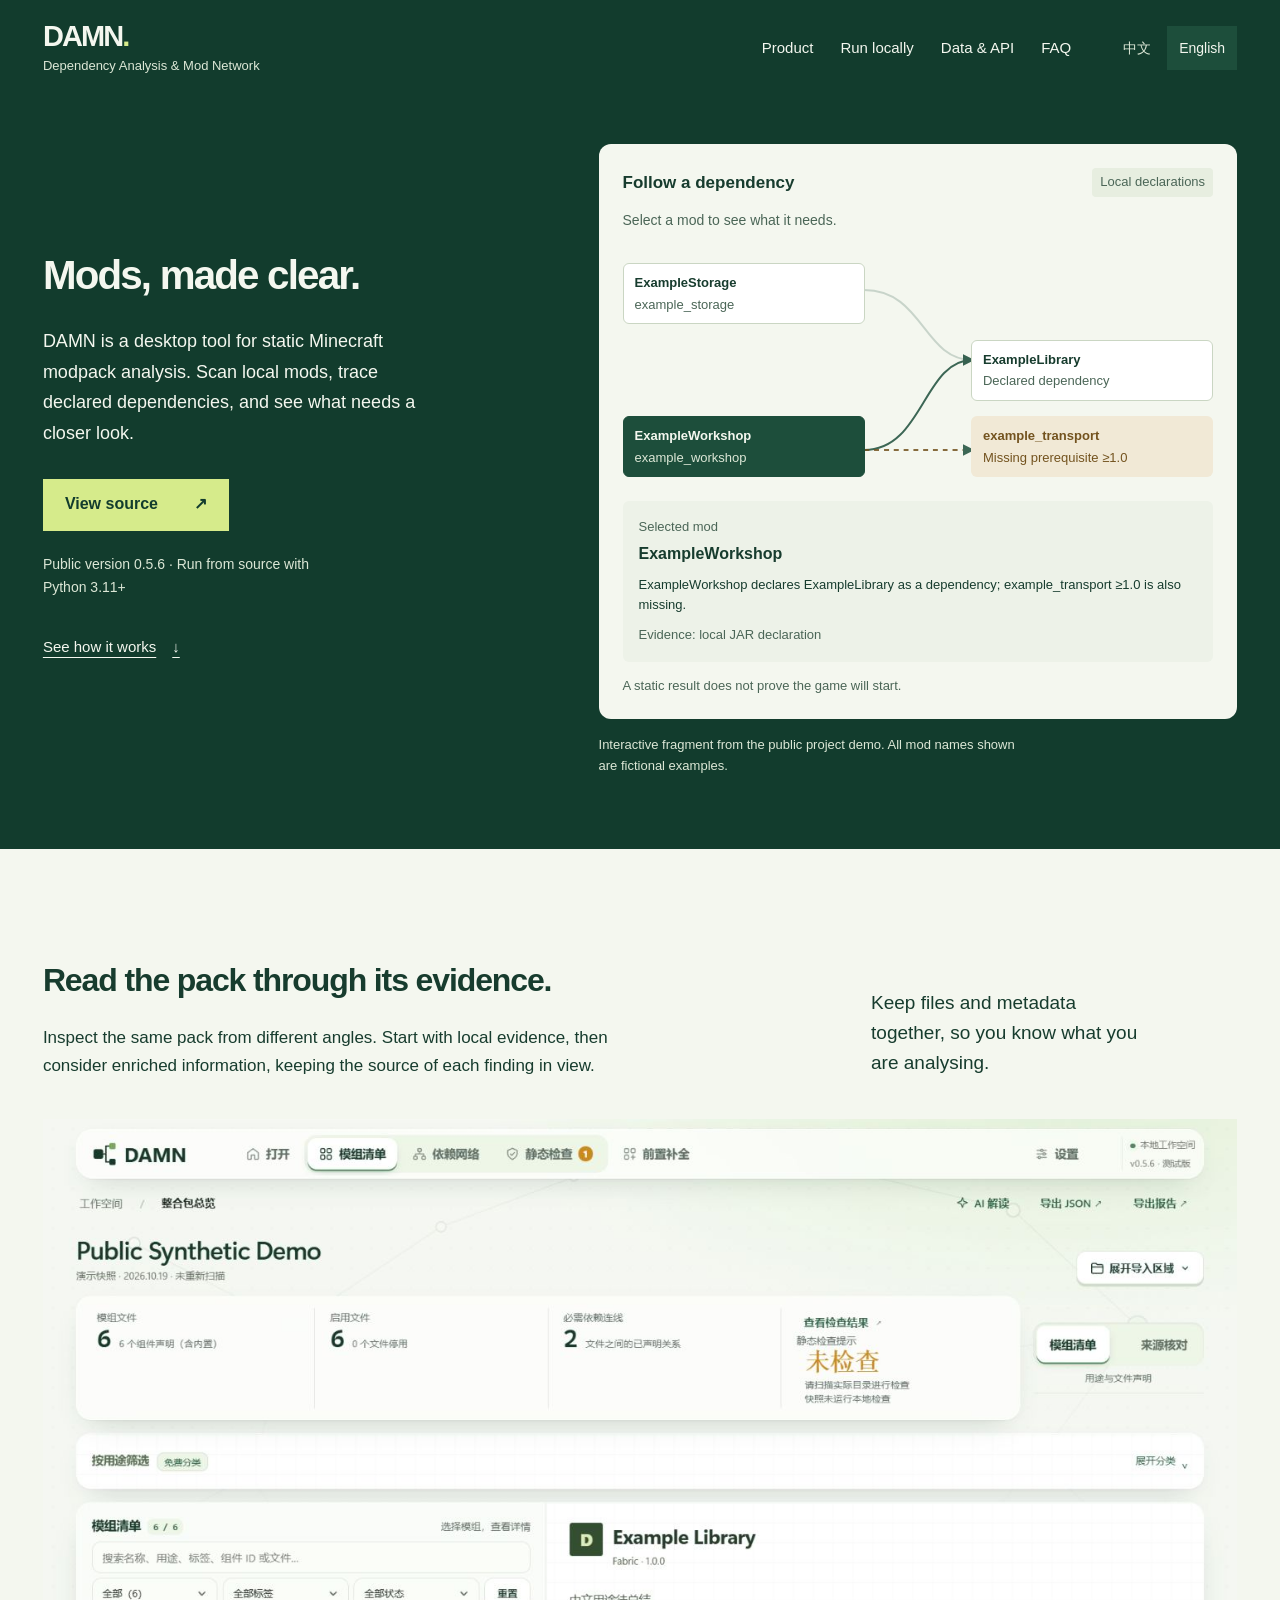
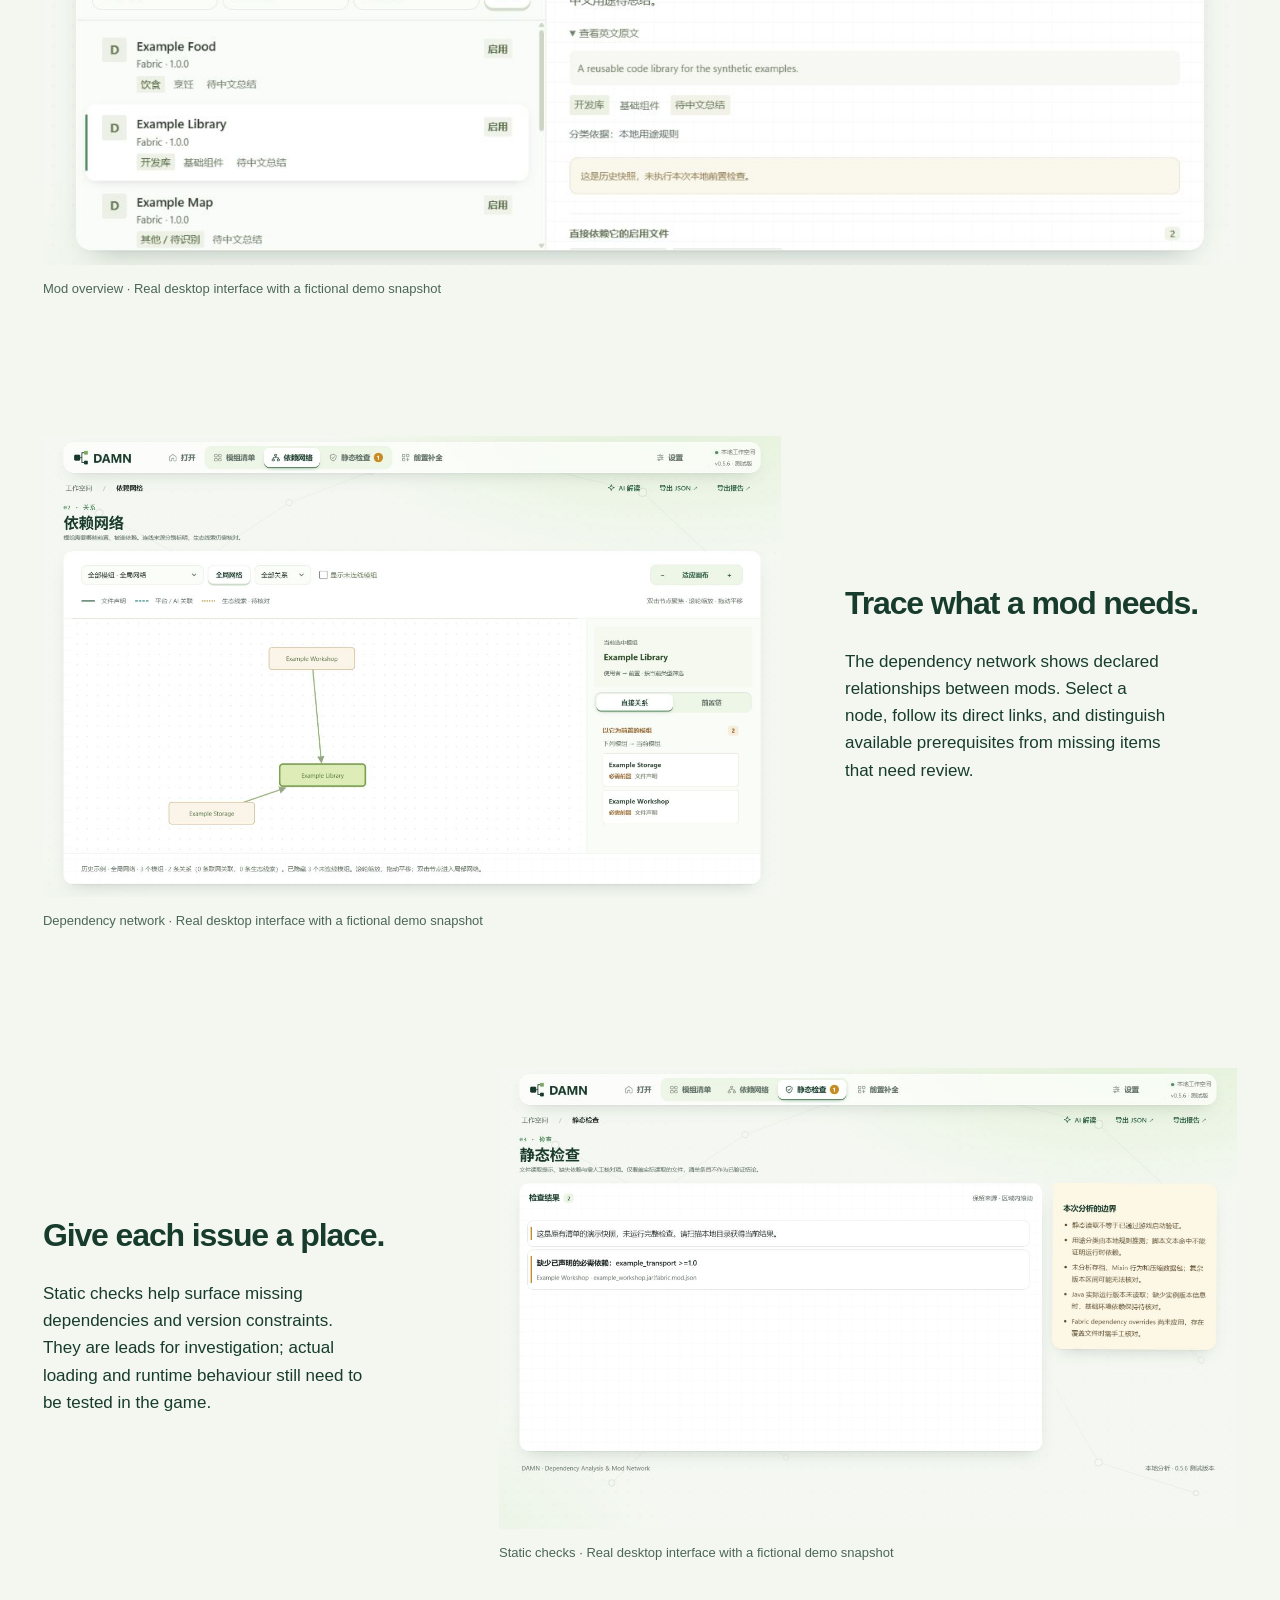
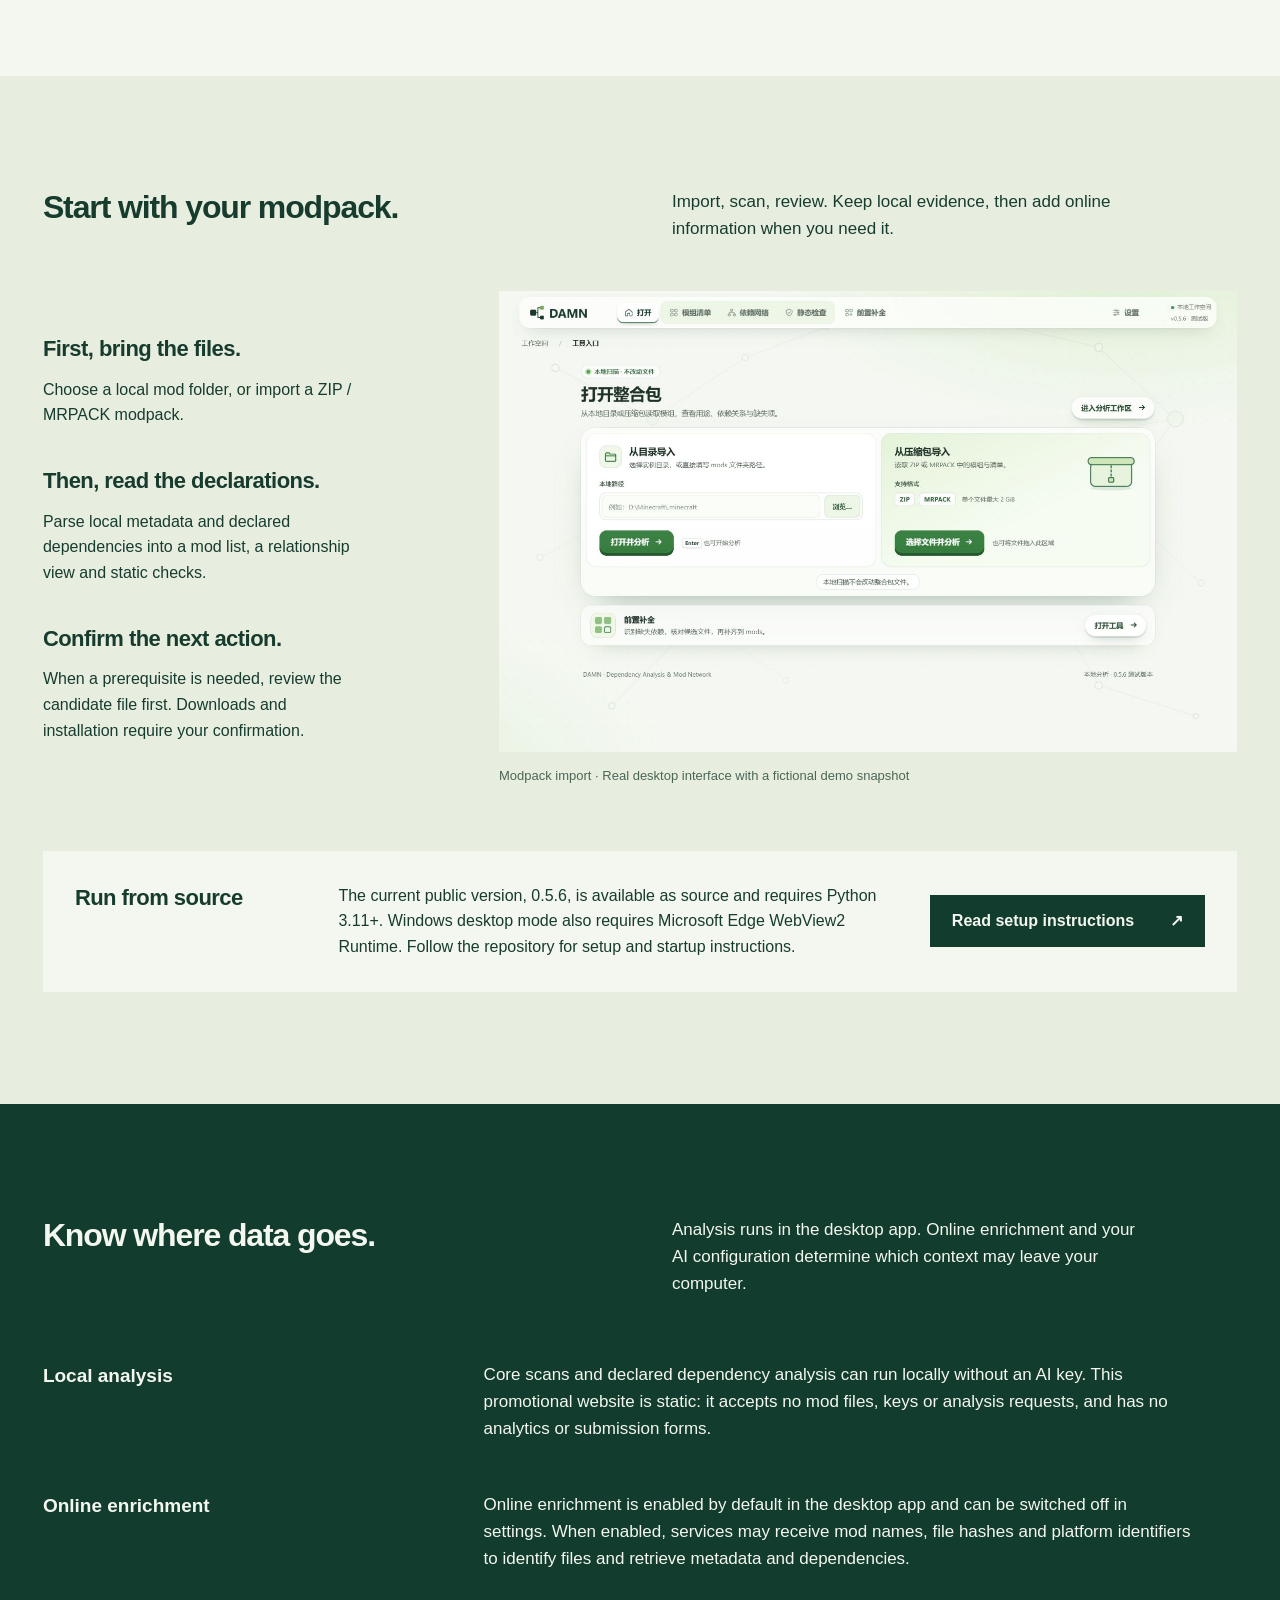
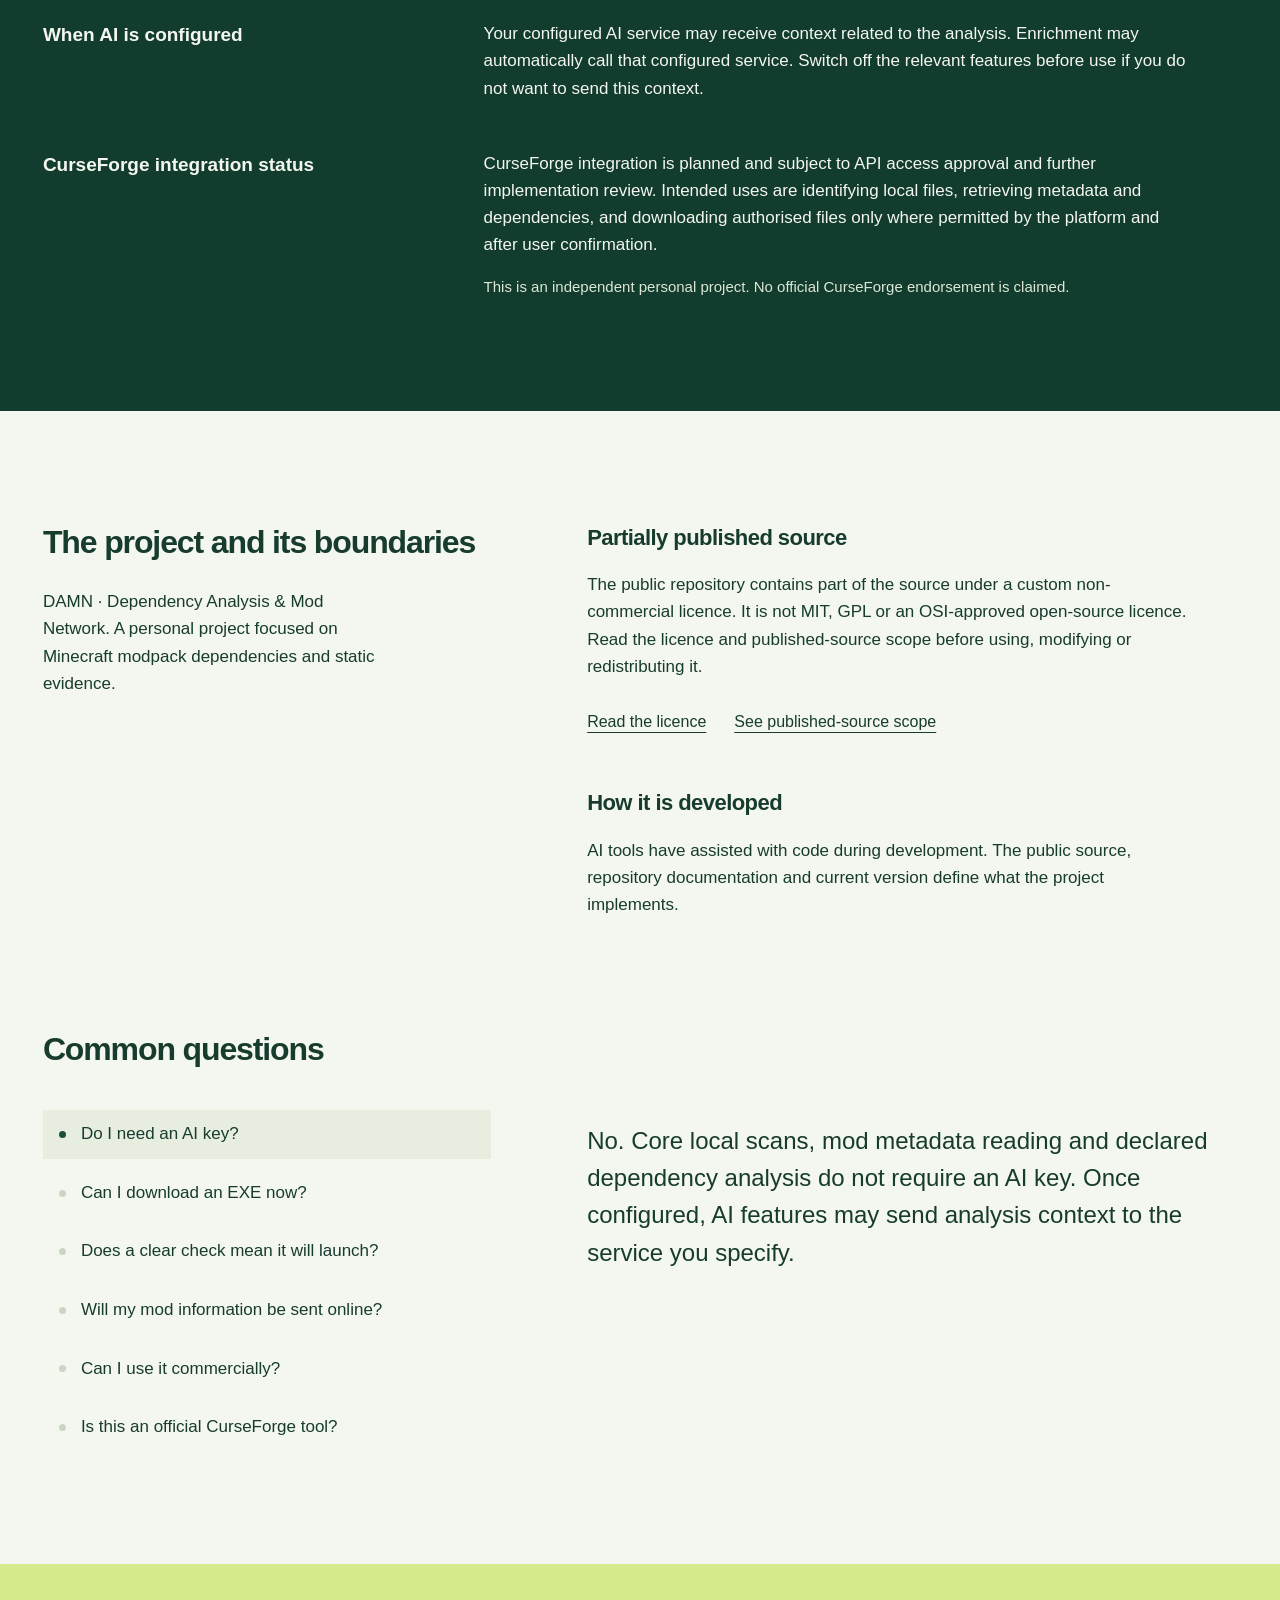
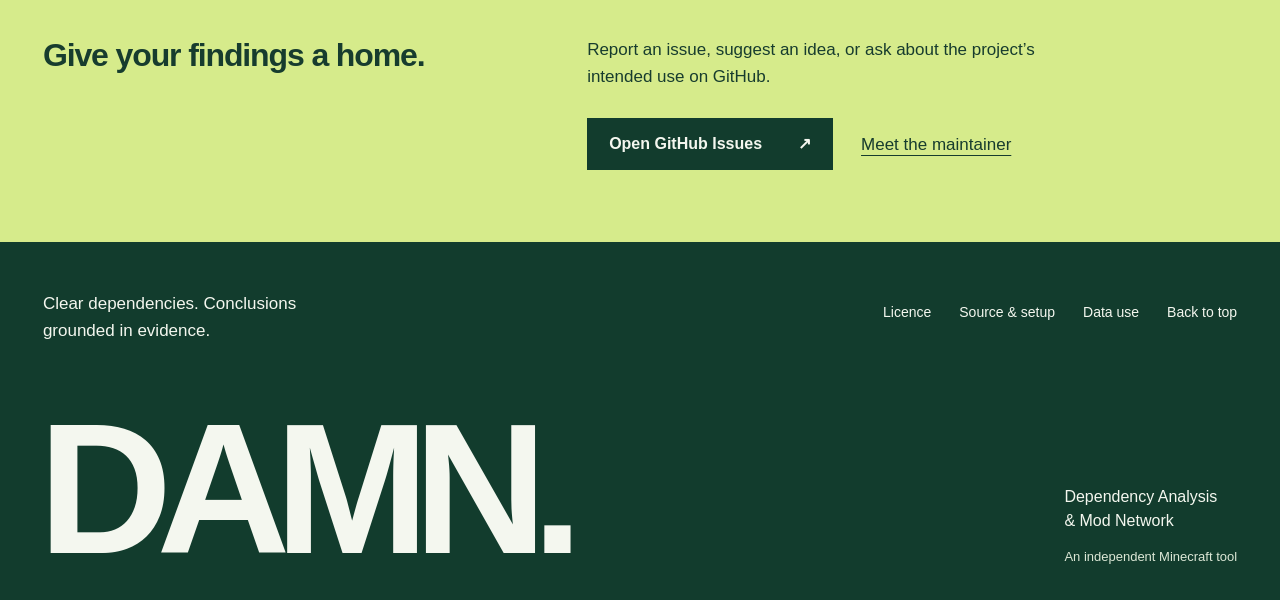
==== docs/en.html @ 7fbaca0d "添加中英文官网和英文项目说明" ====
<!doctype html>
<html lang="en" data-page-lang="en">
<head>
<meta charset="utf-8">
<meta name="viewport" content="width=device-width, initial-scale=1">
<title>DAMN · Minecraft modpack dependency analysis</title>
<meta name="description" content="DAMN is a desktop tool for static Minecraft modpack analysis. Scan local mods, trace declared dependencies, and inspect issues with their evidence. See the interface, data use and source." data-i18n-content="description">
<meta name="theme-color" content="#123c2d">
<meta property="og:type" content="website">
<meta property="og:title" content="DAMN · Minecraft modpack dependency analysis" data-i18n-content="pageTitle">
<meta property="og:description" content="DAMN is a desktop tool for static Minecraft modpack analysis. Scan local mods, trace declared dependencies, and inspect issues with their evidence. See the interface, data use and source." data-i18n-content="description">
<meta property="og:locale" content="en_US" id="og-locale">
<meta property="og:url" content="https://lingxi-uwu.github.io/DAMN/en.html" id="og-url">
<meta property="og:image" content="https://lingxi-uwu.github.io/DAMN/assets/overview.webp">
<meta property="og:image:alt" content="Real DAMN desktop interface in Chinese showing a fictional mod list, versions and scan results" data-i18n-content="overviewAlt">
<link rel="canonical" href="https://lingxi-uwu.github.io/DAMN/en.html" id="canonical">
<link rel="alternate" hreflang="zh-CN" href="https://lingxi-uwu.github.io/DAMN/">
<link rel="alternate" hreflang="en" href="https://lingxi-uwu.github.io/DAMN/en.html">
<link rel="alternate" hreflang="x-default" href="https://lingxi-uwu.github.io/DAMN/en.html">
<link rel="icon" href="favicon.svg" type="image/svg+xml">
<script>(function(){try{var q=new URLSearchParams(location.search).get('lang');var explicit=q==='en'||q==='zh'?q:null;var pathEnglish=/\/en\.html$/i.test(location.pathname);var saved=null;try{saved=localStorage.getItem('damn-site-language')}catch(e){}var preferred=null;var langs=navigator.languages&&navigator.languages.length?navigator.languages:[navigator.language||''];for(var i=0;i<langs.length;i++){if(/^zh(?:-|$)/i.test(langs[i])){preferred='zh';break}if(/^en(?:-|$)/i.test(langs[i])){preferred='en';break}}var selected=explicit||(pathEnglish?'en':(saved==='zh'||saved==='en'?saved:preferred||'en'));var current=document.documentElement.lang.indexOf('en')===0?'en':'zh';if(selected!==current){var next=new URL(selected==='en'?'en.html':'index.html',location.href);next.search=location.search;next.hash=location.hash;location.replace(next.href)}}catch(e){}})();</script>
<link rel="stylesheet" href="site.css">
<script src="site.js" defer></script>
</head>
<body id="top">
<a class="skip-link" href="#main" data-i18n="skip">Skip to content</a>
<div class="hero-field">
<header class="site-header frame">
<a class="brand" href="#top" aria-label="DAMN — Dependency Analysis and Mod Network"><span class="wordmark">DAMN<span aria-hidden="true">.</span></span><span class="brand-full">Dependency Analysis<span class="brand-break"> &amp; Mod Network</span></span></a>
<nav class="main-nav" aria-label="Main navigation" data-i18n-aria-label="navLabel">
<a href="#product" data-i18n="navProduct">Product</a><a href="#get-started" data-i18n="navWorkflow">Run locally</a><a href="#data" data-i18n="navData">Data &amp; API</a><a href="#faq" data-i18n="navFaq">FAQ</a>
</nav>
<div class="language-control" role="group" aria-label="Choose language" data-i18n-aria-label="languageLabel"><a href="index.html?lang=zh" lang="zh-CN" hreflang="zh-CN" data-language="zh" aria-label="切换到中文" data-i18n-aria-label="langChinese" >中文</a><a href="en.html?lang=en" lang="en" hreflang="en" data-language="en" aria-label="Switch to English" data-i18n-aria-label="langEnglish" aria-current="true">English</a></div>
</header>
</div>
<main id="main">
<div class="hero-field">
<section class="hero frame" aria-labelledby="hero-title">
<div class="hero-copy">
<h1 data-i18n="heroTitle" id="hero-title" data-reveal>Mods, made clear.</h1>
<p data-i18n="heroCopy" class="hero-description" data-reveal>DAMN is a desktop tool for static Minecraft modpack analysis. Scan local mods, trace declared dependencies, and see what needs a closer look.</p>
<a class="button button-lime" href="https://github.com/Lingxi-UwU/DAMN" data-reveal><span data-i18n="source">View source</span><span aria-hidden="true">↗</span></a>
<p data-i18n="heroNote" class="hero-note" data-reveal>Public version 0.5.6 · Run from source with Python 3.11+</p>
<a class="text-link hero-explore" href="#product" data-reveal><span data-i18n="heroExplore">See how it works</span><span aria-hidden="true">↓</span></a>
</div>
<figure class="demo-figure" data-reveal>
<div class="dependency-demo" data-ui>
<div class="demo-toolbar"><strong data-i18n="demoTitle">Follow a dependency</strong><span data-i18n="demoMode">Local declarations</span></div>
<p data-i18n="demoHint" class="demo-hint">Select a mod to see what it needs.</p>
<div class="dependency-graph" role="group" aria-label="Select an example mod" data-i18n-aria-label="demoGroup">
<svg class="graph-edges" viewBox="0 0 600 230" preserveAspectRatio="none" aria-hidden="true"><defs><marker id="arrowhead" markerWidth="6" markerHeight="6" refX="5" refY="3" orient="auto"><path d="M0 0L6 3L0 6Z" fill="currentColor"/></marker></defs><path class="edge edge-storage" d="M245 35 C305 35 305 105 355 105"/><path class="edge edge-workshop is-active" d="M245 195 C305 195 305 105 355 105"/><path class="edge edge-missing is-active" d="M245 195 C295 195 305 195 355 195"/></svg>
<button type="button" class="mod-node source-node node-storage" data-mod="storage" aria-pressed="false"><span>ExampleStorage</span><small>example_storage</small></button>
<button type="button" class="mod-node source-node node-workshop is-selected" data-mod="workshop" aria-pressed="true"><span>ExampleWorkshop</span><small>example_workshop</small></button>
<div class="mod-node node-library"><span>ExampleLibrary</span><small data-i18n="demoDeclared">Declared dependency</small></div>
<div class="mod-node node-missing"><span>example_transport</span><small><span data-i18n="demoMissing">Missing prerequisite</span> ≥1.0</small></div>
</div>
<div class="demo-detail" aria-live="polite" aria-atomic="true"><span class="detail-label" data-i18n="demoSelection">Selected mod</span><strong id="selected-mod">ExampleWorkshop</strong><p id="selection-result" data-i18n="demoWorkshopResult">ExampleWorkshop declares ExampleLibrary as a dependency; example_transport ≥1.0 is also missing.</p><span class="evidence" data-i18n="demoEvidence">Evidence: local JAR declaration</span></div>
<p data-i18n="demoLimit" class="demo-limit">A static result does not prove the game will start.</p>
</div>
<figcaption data-i18n="demoCaption" >Interactive fragment from the public project demo. All mod names shown are fictional examples.</figcaption>
</figure>
</section>
</div>
<section class="product-section section frame" id="product" aria-labelledby="product-title">
<div class="section-intro"><div><h2 data-i18n="productTitle" id="product-title" data-reveal>Read the pack through its evidence.</h2><p data-i18n="productCopy" data-reveal>Inspect the same pack from different angles. Start with local evidence, then consider enriched information, keeping the source of each finding in view.</p></div><p data-i18n="overviewText" class="intro-aside" data-reveal>Keep files and metadata together, so you know what you are analysing.</p></div>
<figure class="product-figure overview-figure" data-reveal><a class="capture-link" href="assets/overview.webp" target="_blank" rel="noopener" aria-label="Real DAMN desktop interface in Chinese showing a fictional mod list, versions and scan results" data-i18n-aria-label="overviewAlt"><img src="assets/overview.webp" alt="Real DAMN desktop interface in Chinese showing a fictional mod list, versions and scan results" data-i18n-alt="overviewAlt" width="1440" height="900" loading="lazy" decoding="async"></a><figcaption data-i18n="overviewCaption" >Mod overview · Real desktop interface with a fictional demo snapshot</figcaption></figure>
<div class="network-story story-row"><figure class="product-figure " data-reveal><a class="capture-link" href="assets/network.webp" target="_blank" rel="noopener" aria-label="Real DAMN dependency network in the Chinese desktop interface, showing relationships among fictional example mods" data-i18n-aria-label="networkAlt"><img src="assets/network.webp" alt="Real DAMN dependency network in the Chinese desktop interface, showing relationships among fictional example mods" data-i18n-alt="networkAlt" width="1440" height="900" loading="lazy" decoding="async"></a><figcaption data-i18n="networkCaption" >Dependency network · Real desktop interface with a fictional demo snapshot</figcaption></figure><div class="story-copy"><h2 data-i18n="networkTitle" data-reveal>Trace what a mod needs.</h2><p data-i18n="networkCopy" data-reveal>The dependency network shows declared relationships between mods. Select a node, follow its direct links, and distinguish available prerequisites from missing items that need review.</p></div></div>
<div class="checks-story story-row"><div class="story-copy"><h2 data-i18n="checksTitle" data-reveal>Give each issue a place.</h2><p data-i18n="checksCopy" data-reveal>Static checks help surface missing dependencies and version constraints. They are leads for investigation; actual loading and runtime behaviour still need to be tested in the game.</p></div><figure class="product-figure " data-reveal><a class="capture-link" href="assets/checks.webp" target="_blank" rel="noopener" aria-label="Real DAMN static checks in the Chinese desktop interface, listing issues from fictional demo data" data-i18n-aria-label="checksAlt"><img src="assets/checks.webp" alt="Real DAMN static checks in the Chinese desktop interface, listing issues from fictional demo data" data-i18n-alt="checksAlt" width="1440" height="900" loading="lazy" decoding="async"></a><figcaption data-i18n="checksCaption" >Static checks · Real desktop interface with a fictional demo snapshot</figcaption></figure></div>
</section>
<section class="workflow-field" id="get-started" aria-labelledby="workflow-title"><div class="section frame">
<div class="workflow-heading"><h2 data-i18n="workflowTitle" id="workflow-title" data-reveal>Start with your modpack.</h2><p data-i18n="workflowIntro" data-reveal>Import, scan, review. Keep local evidence, then add online information when you need it.</p></div>
<div class="workflow-content"><div class="exchange-list"><div class="exchange" data-reveal><h3 data-i18n="workflowFirst" >First, bring the files.</h3><p data-i18n="workflowFirstCopy" >Choose a local mod folder, or import a ZIP / MRPACK modpack.</p></div><div class="exchange" data-reveal><h3 data-i18n="workflowSecond" >Then, read the declarations.</h3><p data-i18n="workflowSecondCopy" >Parse local metadata and declared dependencies into a mod list, a relationship view and static checks.</p></div><div class="exchange" data-reveal><h3 data-i18n="workflowThird" >Confirm the next action.</h3><p data-i18n="workflowThirdCopy" >When a prerequisite is needed, review the candidate file first. Downloads and installation require your confirmation.</p></div></div><figure class="product-figure " data-reveal><a class="capture-link" href="assets/import.webp" target="_blank" rel="noopener" aria-label="Real DAMN import flow in the Chinese desktop interface, with local folder and archive inputs" data-i18n-aria-label="importAlt"><img src="assets/import.webp" alt="Real DAMN import flow in the Chinese desktop interface, with local folder and archive inputs" data-i18n-alt="importAlt" width="1440" height="900" loading="lazy" decoding="async"></a><figcaption data-i18n="importCaption" >Modpack import · Real desktop interface with a fictional demo snapshot</figcaption></figure></div>
<div class="run-source" data-reveal><h3 data-i18n="runTitle" >Run from source</h3><p data-i18n="runCopy" >The current public version, 0.5.6, is available as source and requires Python 3.11+. Windows desktop mode also requires Microsoft Edge WebView2 Runtime. Follow the repository for setup and startup instructions.</p><a class="button button-forest" data-setup-link href="https://github.com/Lingxi-UwU/DAMN/blob/main/README.en.md#quick-start"><span data-i18n="readme">Read setup instructions</span><span aria-hidden="true">↗</span></a></div>
</div></section>
<section class="data-field" id="data" aria-labelledby="data-title"><div class="section frame">
<div class="data-heading"><h2 data-i18n="dataTitle" id="data-title" data-reveal>Know where data goes.</h2><p data-i18n="dataIntro" data-reveal>Analysis runs in the desktop app. Online enrichment and your AI configuration determine which context may leave your computer.</p></div>
<dl class="data-exchanges">
<div data-reveal><dt data-i18n="dataLocal" >Local analysis</dt><dd data-i18n="dataLocalCopy" >Core scans and declared dependency analysis can run locally without an AI key. This promotional website is static: it accepts no mod files, keys or analysis requests, and has no analytics or submission forms.</dd></div>
<div data-reveal><dt data-i18n="dataNetwork" >Online enrichment</dt><dd data-i18n="dataNetworkCopy" >Online enrichment is enabled by default in the desktop app and can be switched off in settings. When enabled, services may receive mod names, file hashes and platform identifiers to identify files and retrieve metadata and dependencies.</dd></div>
<div data-reveal><dt data-i18n="dataAi" >When AI is configured</dt><dd data-i18n="dataAiCopy" >Your configured AI service may receive context related to the analysis. Enrichment may automatically call that configured service. Switch off the relevant features before use if you do not want to send this context.</dd></div>
<div data-reveal><dt data-i18n="dataCf" >CurseForge integration status</dt><dd><p data-i18n="dataCfCopy">CurseForge integration is planned and subject to API access approval and further implementation review. Intended uses are identifying local files, retrieving metadata and dependencies, and downloading authorised files only where permitted by the platform and after user confirmation.</p><p data-i18n="dataCfNote" class="data-note">This is an independent personal project. No official CurseForge endorsement is claimed.</p></dd></div>
</dl>
</div></section>
<section class="about-section section frame" aria-labelledby="about-title"><div class="about-heading"><h2 data-i18n="aboutTitle" id="about-title" data-reveal>The project and its boundaries</h2><p data-i18n="aboutCopy" data-reveal>DAMN · Dependency Analysis &amp; Mod Network. A personal project focused on Minecraft modpack dependencies and static evidence.</p></div><div class="about-letter"><div data-reveal><h3 data-i18n="licenseTitle" >Partially published source</h3><p data-i18n="licenseCopy" >The public repository contains part of the source under a custom non-commercial licence. It is not MIT, GPL or an OSI-approved open-source licence. Read the licence and published-source scope before using, modifying or redistributing it.</p><div class="inline-links"><a class="text-link" href="https://github.com/Lingxi-UwU/DAMN/blob/main/LICENSE.txt" data-i18n="licenseLink">Read the licence</a><a class="text-link" href="https://github.com/Lingxi-UwU/DAMN/blob/main/SOURCE-MANIFEST.json" data-i18n="manifestLink">See published-source scope</a></div></div><div data-reveal><h3 data-i18n="aiTitle" >How it is developed</h3><p data-i18n="aiCopy" >AI tools have assisted with code during development. The public source, repository documentation and current version define what the project implements.</p></div></div></section>
<section class="faq-section section frame" id="faq" aria-labelledby="faq-title"><h2 data-i18n="faqTitle" id="faq-title" data-reveal>Common questions</h2><div class="faq-layout" data-reveal><nav class="faq-index" aria-label="Choose a question" data-i18n-aria-label="faqIndex"><a href="#answer-1" id="question-1" data-faq="1" data-i18n="faq1">Do I need an AI key?</a><a href="#answer-2" id="question-2" data-faq="2" data-i18n="faq2">Can I download an EXE now?</a><a href="#answer-3" id="question-3" data-faq="3" data-i18n="faq3">Does a clear check mean it will launch?</a><a href="#answer-4" id="question-4" data-faq="4" data-i18n="faq4">Will my mod information be sent online?</a><a href="#answer-5" id="question-5" data-faq="5" data-i18n="faq5">Can I use it commercially?</a><a href="#answer-6" id="question-6" data-faq="6" data-i18n="faq6">Is this an official CurseForge tool?</a></nav><div class="faq-answers"><article id="answer-1" aria-labelledby="question-1"><h3 data-i18n="faq1">Do I need an AI key?</h3><p data-i18n="faq1Answer">No. Core local scans, mod metadata reading and declared dependency analysis do not require an AI key. Once configured, AI features may send analysis context to the service you specify.</p></article><article id="answer-2" aria-labelledby="question-2"><h3 data-i18n="faq2">Can I download an EXE now?</h3><p data-i18n="faq2Answer">The current public version, 0.5.6, is provided as source. Buttons on this page lead to the actual GitHub repository. Follow its instructions to prepare Python 3.11+ and run the project.</p></article><article id="answer-3" aria-labelledby="question-3"><h3 data-i18n="faq3">Does a clear check mean it will launch?</h3><p data-i18n="faq3Answer">It cannot guarantee that. DAMN performs static analysis, which cannot cover every runtime interaction, configuration or environment difference. Continue with game logs and real gameplay tests.</p></article><article id="answer-4" aria-labelledby="question-4"><h3 data-i18n="faq4">Will my mod information be sent online?</h3><p data-i18n="faq4Answer">Online enrichment in the desktop app is enabled by default and can be disabled. It sends mod names, hashes or platform identifiers as needed by the services in use. Configured AI may also receive context and be called automatically during enrichment. See “Data &amp; API” on this page.</p></article><article id="answer-5" aria-labelledby="question-5"><h3 data-i18n="faq5">Can I use it commercially?</h3><p data-i18n="faq5Answer">The published source uses a custom noncommercial license. Read LICENSE.txt in the repository for the scope of permission. To discuss a use outside that scope, open an issue in the project repository.</p></article><article id="answer-6" aria-labelledby="question-6"><h3 data-i18n="faq6">Is this an official CurseForge tool?</h3><p data-i18n="faq6Answer">No. It is an independent personal project. CurseForge integration is planned and subject to API access approval and further implementation review. The platform name describes the intended integration.</p></article></div></div></section>
<section class="contact-field" aria-labelledby="contact-title"><div class="contact-section frame"><h2 data-i18n="contactTitle" id="contact-title" data-reveal>Give your findings a home.</h2><div><p data-i18n="contactCopy" data-reveal>Report an issue, suggest an idea, or ask about the project’s intended use on GitHub.</p><div class="contact-actions" data-reveal><a class="button button-forest" href="https://github.com/Lingxi-UwU/DAMN/issues"><span data-i18n="issues">Open GitHub Issues</span><span aria-hidden="true">↗</span></a><a class="text-link" href="https://github.com/Lingxi-UwU" data-i18n="maintainer">Meet the maintainer</a></div></div></div></section>
</main>
<footer class="site-footer"><div class="frame footer-top"><p data-i18n="footerCopy">Clear dependencies. Conclusions grounded in evidence.</p><nav aria-label="DAMN"><a href="https://github.com/Lingxi-UwU/DAMN/blob/main/LICENSE.txt" data-i18n="footerLicense">Licence</a><a href="https://github.com/Lingxi-UwU/DAMN#readme" data-i18n="footerSource">Source &amp; setup</a><a href="#data" data-i18n="footerData">Data use</a><a href="#top" data-i18n="footerBack">Back to top</a></nav></div><div class="frame footer-bottom"><div class="footer-wordmark" aria-hidden="true">DAMN.</div><p>Dependency Analysis<br>&amp; Mod Network<span data-i18n="footerIndependent">An independent Minecraft tool</span></p></div></footer>
</body>
</html>
---- docs/site.css ----
:root {
  --forest: #123c2d;
  --forest-raised: #1d4e3b;
  --lime: #d6eb8b;
  --paper: #f4f7ef;
  --ink: #173c2e;
  --wash: #e7eee0;
  --surface: #ffffff;
  --soft-ink: #4b6657;
  --light-ink: #dce7d6;
  --ui-line: #cad6c3;
  --ui-soft: #edf2e8;
  --warning-ink: #73531f;
  --warning-surface: #f1e9d6;
  --font: -apple-system, BlinkMacSystemFont, 'Segoe UI', 'Microsoft YaHei', 'PingFang SC', sans-serif;
  --frame: 1280px;
  --gutter: clamp(20px, 3.35vw, 56px);
  --ease: cubic-bezier(.22,.8,.22,1);
}
* { box-sizing: border-box; }
html { scroll-behavior: smooth; scroll-padding-top: 28px; }
body { margin: 0; background: var(--paper); color: var(--ink); font-family: var(--font); font-size: 17px; line-height: 1.6; -webkit-font-smoothing: antialiased; }
body, button { font-family: var(--font); }
button, a { -webkit-tap-highlight-color: transparent; touch-action: manipulation; }
button { font: inherit; }
button, a, summary { outline-offset: 5px; }
:focus-visible { outline: 3px solid var(--forest-raised); }
.hero-field :focus-visible, .site-footer :focus-visible, .data-field :focus-visible { outline-color: var(--lime); }
.dependency-demo :focus-visible { outline-color: var(--forest); }
::selection { background: var(--lime); color: var(--forest); }
a { color: inherit; text-decoration: none; }
a, button { transition: transform 180ms var(--ease), opacity 180ms var(--ease); }
a:active, button:active { transform: translateY(2px); }
button { color: inherit; }
p, h1, h2, h3, figure, dl, dd { margin: 0; }
h1, h2, h3 { font-weight: 600; text-wrap: balance; }
h1 { font-size: clamp(34px, 3.15vw, 46px); line-height: 1.16; letter-spacing: -.045em; }
h2 { font-size: clamp(28px, 2.5vw, 36px); line-height: 1.24; letter-spacing: -.035em; }
h3 { font-size: 22px; line-height: 1.4; letter-spacing: -.025em; }
p { overflow-wrap: anywhere; }
img { display: block; width: 100%; height: auto; }
svg { display: block; }
[hidden] { display: none !important; }
.frame { width: min(calc(100% - var(--gutter) * 2), var(--frame)); margin-inline: auto; }
.section { padding-block: 112px; }
.skip-link { position: fixed; top: 12px; left: 12px; z-index: 10; padding: 12px 20px; background: var(--lime); color: var(--forest); transform: translateY(-180%); }
.skip-link:focus { transform: translateY(0); opacity: 1; }
.hero-field { background: var(--forest); color: var(--paper); }
.site-header { min-height: 96px; display: flex; align-items: center; gap: 40px; }
.wordmark { font-size: 29px; line-height: 1; font-weight: 750; letter-spacing: -.065em; min-height: 44px; display: inline-flex; align-items: center; }
.wordmark span { color: var(--lime); }
.main-nav { display: flex; align-items: center; justify-content: flex-end; gap: 27px; margin-left: auto; }
.main-nav a { min-height: 44px; display: inline-flex; align-items: center; font-size: 15px; white-space: nowrap; }
.language-control { display: flex; align-items: center; gap: 4px; }
.language-control a { min-width: 48px; min-height: 44px; display: inline-flex; justify-content: center; align-items: center; padding-inline: 12px; font-size: 14px; color: var(--light-ink); }
.language-control a[aria-current] { background: var(--forest-raised); color: var(--paper); }
.hero { display: grid; grid-template-columns: .87fr 1.13fr; gap: 64px; padding-block: 48px 72px; align-items: center; }
.hero-copy { padding-block: 28px; }
.hero-description { margin-top: 28px; max-width: 40ch; font-size: 18px; line-height: 1.7; color: var(--paper); }
.button { min-height: 52px; display: inline-flex; align-items: center; justify-content: space-between; gap: 36px; padding: 14px 22px; font-size: 16px; font-weight: 600; line-height: 1.4; border: 0; border-radius: 0; }
.button:active { transform: translateY(1px); }
.button-lime { background: var(--lime); color: var(--forest); }
.button-forest { background: var(--forest); color: var(--paper); }
.hero-copy .button { margin-top: 30px; }
.hero-note { max-width: 40ch; margin-top: 22px; color: var(--light-ink); font-size: 14px; line-height: 1.7; }
.text-link { min-height: 44px; display: inline-flex; align-items: center; gap: 16px; text-decoration: underline; text-decoration-thickness: 1.3px; text-underline-offset: 5px; }
.hero-explore { margin-top: 25px; font-size: 15px; }
.demo-figure figcaption { color: var(--light-ink); margin-top: 16px; max-width: 58ch; font-size: 13px; line-height: 1.6; }
.dependency-demo { background: var(--paper); color: var(--ink); padding: 24px; border-radius: 12px; }
.demo-toolbar { display: flex; justify-content: space-between; align-items: center; flex-wrap: wrap; gap: 12px; }
.demo-toolbar strong { font-size: 17px; font-weight: 650; }
.demo-toolbar > span { background: var(--wash); color: var(--soft-ink); font-size: 13px; padding: 4px 8px; border-radius: 4px; }
.demo-hint { margin-top: 12px; font-size: 14px; color: var(--soft-ink); }
.dependency-graph { height: 230px; position: relative; margin-top: 24px; display: grid; grid-template-columns: 41% 41%; grid-template-rows: repeat(3, 1fr); justify-content: space-between; align-items: center; }
.graph-edges { position: absolute; width: 100%; height: 100%; top: 0; left: 0; color: var(--forest-raised); overflow: visible; pointer-events: none; }
.edge { fill: none; stroke: currentColor; stroke-width: 2; marker-end: url(#arrowhead); opacity: .2; }
.edge.is-active { opacity: .85; }
.edge-missing { color: var(--warning-ink); stroke-dasharray: 5 5; }
.mod-node { position: relative; min-height: 58px; display: flex; flex-direction: column; align-items: flex-start; justify-content: center; padding: 10px 11px; background: var(--surface); color: var(--ink); border: 1px solid var(--ui-line); border-radius: 6px; font-size: 13px; line-height: 1.35; text-align: left; }
.mod-node > span { font-weight: 650; }
.mod-node small { margin-top: 4px; font-size: 13px; color: var(--soft-ink); font-weight: 400; }
.source-node { cursor: pointer; width: 100%; }
.source-node.is-selected { background: var(--forest-raised); color: var(--paper); border-color: var(--forest-raised); }
.source-node.is-selected small { color: var(--light-ink); }
.node-storage { grid-column: 1; grid-row: 1; }
.node-workshop { grid-column: 1; grid-row: 3; }
.node-library { grid-column: 2; grid-row: 2; }
.node-missing { grid-column: 2; grid-row: 3; background: var(--warning-surface); border-color: transparent; color: var(--warning-ink); }
.node-missing small { color: var(--warning-ink); }
.demo-detail { background: var(--ui-soft); padding: 16px; border-radius: 6px; margin-top: 16px; min-height: 143px; }
.detail-label { display: block; font-size: 13px; color: var(--soft-ink); }
.demo-detail strong { display: block; margin-top: 3px; font-size: 16px; font-weight: 650; }
.demo-detail p { margin-top: 8px; font-size: 13px; line-height: 1.55; }
.evidence { display: block; margin-top: 10px; font-size: 13px; color: var(--soft-ink); }
.demo-limit { margin-top: 14px; color: var(--soft-ink); font-size: 13px; line-height: 1.5; }
.section-intro { display: grid; grid-template-columns: 1.4fr .7fr; gap: 96px; align-items: end; margin-bottom: 40px; }
.section-intro > div > p { max-width: 61ch; margin-top: 24px; }
.intro-aside { max-width: 26ch; font-size: 19px; line-height: 1.6; }
.product-figure { min-width: 0; }
.capture-link { display: block; overflow: hidden; background: var(--wash); }
.capture-link img { transition: transform 650ms var(--ease); }
figcaption { margin-top: 14px; color: var(--soft-ink); font-size: 13px; line-height: 1.6; }
.story-row { display: grid; align-items: center; gap: 64px; margin-top: 136px; }
.network-story { grid-template-columns: 1.6fr .85fr; }
.checks-story { grid-template-columns: .85fr 1.6fr; }
.story-copy p { margin-top: 24px; max-width: 34ch; }
.workflow-field { background: var(--wash); }
.workflow-heading { display: grid; grid-template-columns: 1fr 1fr; gap: 64px; align-items: start; margin-bottom: 48px; }
.workflow-heading p { max-width: 49ch; }
.workflow-content { display: grid; grid-template-columns: .85fr 1.6fr; gap: 64px; align-items: center; }
.exchange-list { display: flex; flex-direction: column; gap: 38px; }
.exchange p { margin-top: 12px; font-size: 16px; max-width: 35ch; }
.run-source { margin-top: 64px; background: var(--paper); display: grid; grid-template-columns: .6fr 1.45fr auto; gap: 32px; padding: 32px; align-items: start; }
.run-source p { font-size: 16px; max-width: 67ch; }
.run-source .button { align-self: center; }
.data-field { background: var(--forest); color: var(--paper); }
.data-heading { display: grid; grid-template-columns: 1fr 1fr; gap: 64px; }
.data-heading p { max-width: 50ch; }
.data-exchanges { margin-top: 64px; display: flex; flex-direction: column; gap: 48px; }
.data-exchanges > div { display: grid; grid-template-columns: 1fr 2fr; gap: 64px; }
.data-exchanges dt { font-size: 19px; font-weight: 600; }
.data-exchanges dd { font-size: 17px; max-width: 75ch; }
.data-note { margin-top: 16px; color: var(--light-ink); font-size: 15px; }
.about-section { display: grid; grid-template-columns: 1fr 1.45fr; gap: 96px; }
.about-heading > p { margin-top: 26px; max-width: 36ch; }
.about-letter { display: flex; flex-direction: column; gap: 44px; }
.about-letter h3 { font-size: 22px; }
.about-letter p { margin-top: 18px; max-width: 64ch; }
.inline-links { display: flex; flex-wrap: wrap; gap: 8px 28px; margin-top: 20px; font-size: 16px; }
.faq-section { padding-top: 0; }
.faq-layout { display: grid; grid-template-columns: 1fr 1.45fr; gap: 96px; margin-top: 40px; }
.faq-index { display: flex; flex-direction: column; gap: 10px; }
.faq-index a { min-height: 48px; padding: 12px 16px; display: flex; align-items: center; gap: 15px; font-size: 17px; line-height: 1.45; }
.faq-index a::before { content: ''; width: 7px; height: 7px; background: var(--ui-line); border-radius: 50%; flex: 0 0 auto; }
.faq-index a[aria-selected='true'] { background: var(--wash); }
.faq-index a[aria-selected='true']::before { background: var(--forest-raised); }
.faq-answers article + article { margin-top: 36px; }
.faq-answers article h3 { font-size: 20px; margin-bottom: 14px; }
.faq-answers article p { font-size: 20px; line-height: 1.6; max-width: 47ch; }
.faq-layout.is-enhanced .faq-answers { padding-top: 12px; }
.faq-layout.is-enhanced .faq-answers article { margin-top: 0; }
.faq-layout.is-enhanced .faq-answers article h3 { display: none; }
.faq-layout.is-enhanced .faq-answers article p { font-size: 24px; line-height: 1.55; }
.contact-field { background: var(--lime); }
.contact-section { display: grid; grid-template-columns: 1fr 1.45fr; gap: 96px; padding-block: 72px; }
.contact-section p { max-width: 53ch; }
.contact-actions { margin-top: 28px; display: flex; flex-wrap: wrap; align-items: center; gap: 18px 28px; }
.site-footer { background: var(--forest); color: var(--paper); padding-block: 48px 28px; }
.footer-top { display: flex; justify-content: space-between; gap: 40px; align-items: start; }
.footer-top > p { max-width: 29ch; font-size: 17px; }
.footer-top nav { display: flex; gap: 28px; flex-wrap: wrap; }
.footer-top nav a { display: inline-flex; align-items: center; min-height: 44px; font-size: 14px; }
.footer-bottom { display: flex; justify-content: space-between; gap: 40px; align-items: end; margin-top: 60px; }
.footer-wordmark { font-weight: 750; font-size: clamp(88px, 14.5vw, 208px); letter-spacing: -.085em; line-height: .9; margin-left: -.025em; }
.footer-bottom > p { font-size: 16px; line-height: 1.5; padding-bottom: 5px; }
.footer-bottom > p span { display: block; font-size: 13px; color: var(--light-ink); margin-top: 14px; }
@media (min-width: 1500px) { .hero { gap: 80px; } }
@media (max-width: 1100px) {
  .site-header { gap: 24px; }
  .main-nav { gap: 18px; }
  .hero { gap: 36px; grid-template-columns: .9fr 1.1fr; padding-top: 32px; }
  .hero-description { font-size: 17px; }
  .dependency-demo { padding: 20px; }
  .demo-toolbar { gap: 6px; }
  .demo-toolbar strong { font-size: 15px; }
  .demo-toolbar > span { font-size: 13px; }
  .mod-node { font-size: 13px; padding: 9px 7px; }
  .mod-node small { font-size: 13px; }
  .section-intro, .about-section, .faq-layout, .contact-section { gap: 48px; }
  .story-row, .workflow-content, .data-exchanges > div { gap: 40px; }
  .run-source { grid-template-columns: .6fr 1.6fr; }
  .run-source .button { grid-column: 2; justify-self: start; }
}
@media (max-width: 850px) {
  .site-header { min-height: 118px; padding-block: 16px 8px; display: grid; grid-template-columns: 1fr auto; gap: 4px 20px; }
  .main-nav { grid-column: 1 / -1; grid-row: 2; margin-left: 0; justify-content: space-between; gap: 14px; }
  .language-control { grid-column: 2; grid-row: 1; }
  .hero { grid-template-columns: 1fr; gap: 36px; padding-block: 32px 56px; }
  .hero-copy { display: grid; grid-template-columns: 1fr 1fr; gap: 0 32px; align-items: start; padding: 0; }
  .hero-copy h1 { grid-column: 1; }
  .hero-description { grid-column: 2; grid-row: 1 / 4; margin-top: 0; max-width: 39ch; }
  .hero-copy .button { grid-column: 1; justify-self: start; margin-top: 24px; }
  .hero-note { grid-column: 1; font-size: 13px; margin-top: 18px; }
  .hero-explore { grid-column: 2; margin-top: 18px; align-self: end; }
  .demo-figure { max-width: 700px; width: 100%; }
  .dependency-demo { padding: 26px; }
  .demo-toolbar strong { font-size: 17px; }
  .demo-toolbar > span { font-size: 13px; }
  .mod-node { font-size: 14px; padding: 10px 14px; }
  .mod-node small { font-size: 13px; }
  .dependency-graph { height: 220px; margin-top: 20px; }
  .demo-detail { min-height: 126px; }
  .section { padding-block: 88px; }
  .section-intro { grid-template-columns: 1.3fr .7fr; gap: 40px; }
  .intro-aside { font-size: 17px; }
  .story-row { margin-top: 96px; gap: 32px; }
  .network-story { grid-template-columns: 1.25fr 1fr; }
  .checks-story { grid-template-columns: 1fr 1.25fr; }
  .story-copy p { font-size: 16px; margin-top: 20px; }
  .story-copy h2 { font-size: 28px; }
  .workflow-content { grid-template-columns: 1fr; }
  .exchange-list { display: grid; grid-template-columns: 1fr; gap: 26px; }
  .exchange { display: grid; grid-template-columns: 1fr 1.5fr; gap: 32px; }
  .exchange p { margin-top: 0; max-width: none; }
  .workflow-content .product-figure { margin-top: 12px; }
  .run-source { margin-top: 40px; padding: 28px; }
  .data-heading { gap: 40px; }
  .data-exchanges > div { grid-template-columns: 1fr 1.7fr; gap: 40px; }
  .about-section, .faq-layout, .contact-section { gap: 40px; grid-template-columns: 1fr 1.4fr; }
  .faq-section { padding-top: 0; }
  .faq-index a { font-size: 16px; padding-inline: 10px; }
  .faq-layout.is-enhanced .faq-answers article p { font-size: 21px; }
  .footer-top { gap: 28px; }
  .footer-top nav { justify-content: flex-end; gap: 10px 20px; max-width: 350px; }
}
@media (max-width: 600px) {
  body { font-size: 16px; }
  h1 { font-size: 36px; line-height: 1.15; }
  h2 { font-size: 28px; line-height: 1.25; }
  h3 { font-size: 20px; }
  .site-header { min-height: 114px; }
  .wordmark { font-size: 27px; }
  .language-control a { padding-inline: 10px; }
  .main-nav { gap: 8px; }
  .main-nav a { font-size: 13px; }
  .hero { padding-top: 30px; gap: 34px; padding-bottom: 42px; }
  .hero-copy { display: block; }
  .hero-description { margin-top: 24px; font-size: 17px; line-height: 1.65; max-width: 40ch; }
  .hero-copy .button { margin-top: 24px; }
  .hero-note { margin-top: 18px; font-size: 13px; }
  .hero-explore { margin-top: 14px; }
  .dependency-demo { padding: 18px 14px; border-radius: 8px; }
  .demo-toolbar { gap: 8px; }
  .demo-toolbar strong { font-size: 15px; }
  .demo-toolbar > span { font-size: 13px; }
  .demo-hint { font-size: 13px; }
  .dependency-graph { grid-template-columns: 44% 44%; height: 214px; margin-top: 16px; }
  .mod-node { font-size: 13px; padding: 9px 7px; min-height: 58px; }
  .mod-node small { font-size: 13px; }
  .demo-detail { padding: 14px; min-height: 153px; }
  .demo-detail p { font-size: 13px; }
  .demo-limit { font-size: 13px; }
  .demo-figure figcaption { font-size: 13px; margin-top: 12px; }
  .section { padding-block: 72px; }
  .section-intro { display: block; margin-bottom: 28px; }
  .section-intro > div > p { margin-top: 22px; }
  .intro-aside { margin-top: 24px; max-width: 35ch; font-size: 16px; }
  figcaption { margin-top: 12px; font-size: 13px; }
  .story-row { display: flex; flex-direction: column; gap: 28px; margin-top: 80px; align-items: stretch; }
  .story-copy { order: -1; }
  .story-copy p { max-width: 45ch; margin-top: 20px; }
  .workflow-heading { display: block; margin-bottom: 32px; }
  .workflow-heading p { margin-top: 22px; }
  .workflow-content { gap: 32px; }
  .exchange-list { gap: 30px; }
  .exchange { display: block; }
  .exchange p { margin-top: 12px; }
  .run-source { display: block; padding: 24px; margin-top: 32px; }
  .run-source p { margin-top: 18px; }
  .run-source .button { margin-top: 24px; }
  .data-heading { display: block; }
  .data-heading p { margin-top: 24px; }
  .data-exchanges { margin-top: 40px; gap: 36px; }
  .data-exchanges > div { display: block; }
  .data-exchanges dt { font-size: 19px; }
  .data-exchanges dd { margin-top: 14px; font-size: 16px; }
  .data-note { font-size: 14px; }
  .about-section { display: block; }
  .about-heading > p { margin-top: 22px; max-width: none; }
  .about-letter { margin-top: 36px; gap: 32px; }
  .about-letter h3 { font-size: 20px; }
  .inline-links { gap: 4px 24px; }
  .faq-section { padding-top: 0; }
  .faq-layout { display: block; margin-top: 28px; }
  .faq-index { gap: 6px; }
  .faq-index a { font-size: 16px; padding: 12px; }
  .faq-answers { margin-top: 26px; }
  .faq-layout.is-enhanced .faq-answers { padding-top: 0; }
  .faq-layout.is-enhanced .faq-answers article p { font-size: 19px; }
  .contact-section { display: block; padding-block: 56px; }
  .contact-section > div > p { margin-top: 24px; }
  .contact-actions { align-items: flex-start; flex-direction: column; gap: 12px; }
  .footer-top { display: block; }
  .footer-top nav { margin-top: 24px; max-width: none; justify-content: space-between; gap: 8px 18px; }
  .footer-top nav a { font-size: 13px; }
  .footer-bottom { margin-top: 44px; display: block; }
  .footer-wordmark { font-size: 100px; }
  .footer-bottom > p { margin-top: 32px; font-size: 14px; }
  .footer-bottom > p span { font-size: 13px; margin-top: 10px; }
}

/* The full product name remains readable beside the language controls. */
.brand { display: inline-flex; flex-direction: column; align-items: flex-start; gap: 5px; flex-shrink: 0; }
.brand .wordmark { min-height: 30px; }
.brand-full { color: var(--light-ink); font-size: 13px; line-height: 1.35; letter-spacing: 0; font-weight: 400; }
.brand-break { display: inline; }
.hero-description { font-size: 18px; }
/* Offscreen preparation never reduces reading text opacity. */
.is-reveal-prepared { transform: translateY(16px); transition: none !important; }
.is-reveal-prepared.is-reveal-from-above { transform: translateY(-16px); }
.is-revealing { transform: translateY(0); transition: transform 600ms var(--ease); }
.is-reveal-instant { transform: none !important; opacity: 1 !important; transition: none !important; }
@media (hover: hover) and (pointer: fine) {
  a:hover { opacity: .8; }
  .button:hover { transform: translateY(-2px); opacity: 1; }
  .source-node:hover { transform: translateY(-2px); background: var(--wash); }
  .capture-link:hover { opacity: 1; }
  .capture-link:hover img { transform: scale(1.015); }
}
@media(max-width:600px) { .brand-break { display: block; } .brand { gap: 4px; } .hero-description { font-size: 18px; } }

@media (prefers-reduced-motion: reduce) {
  html { scroll-behavior: auto; }
  *, *::before, *::after { animation: none !important; transition: none !important; }
}
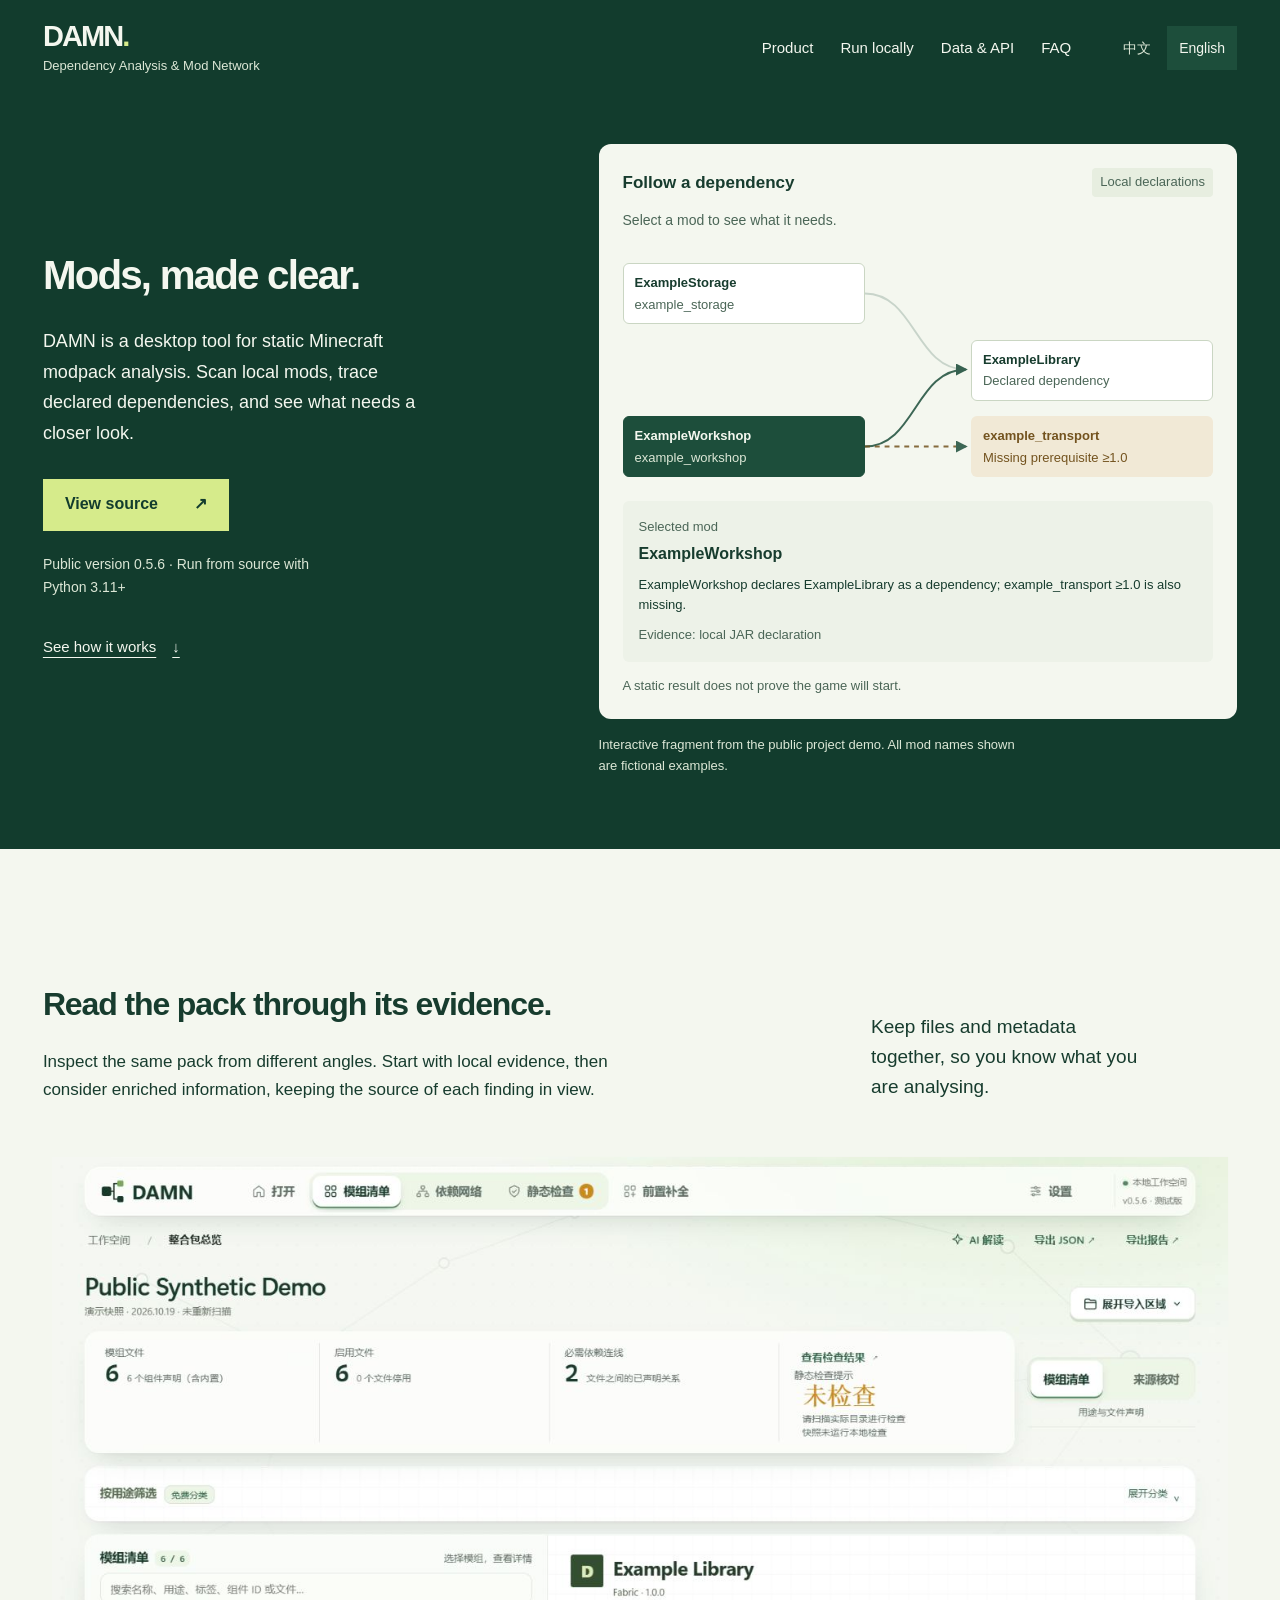
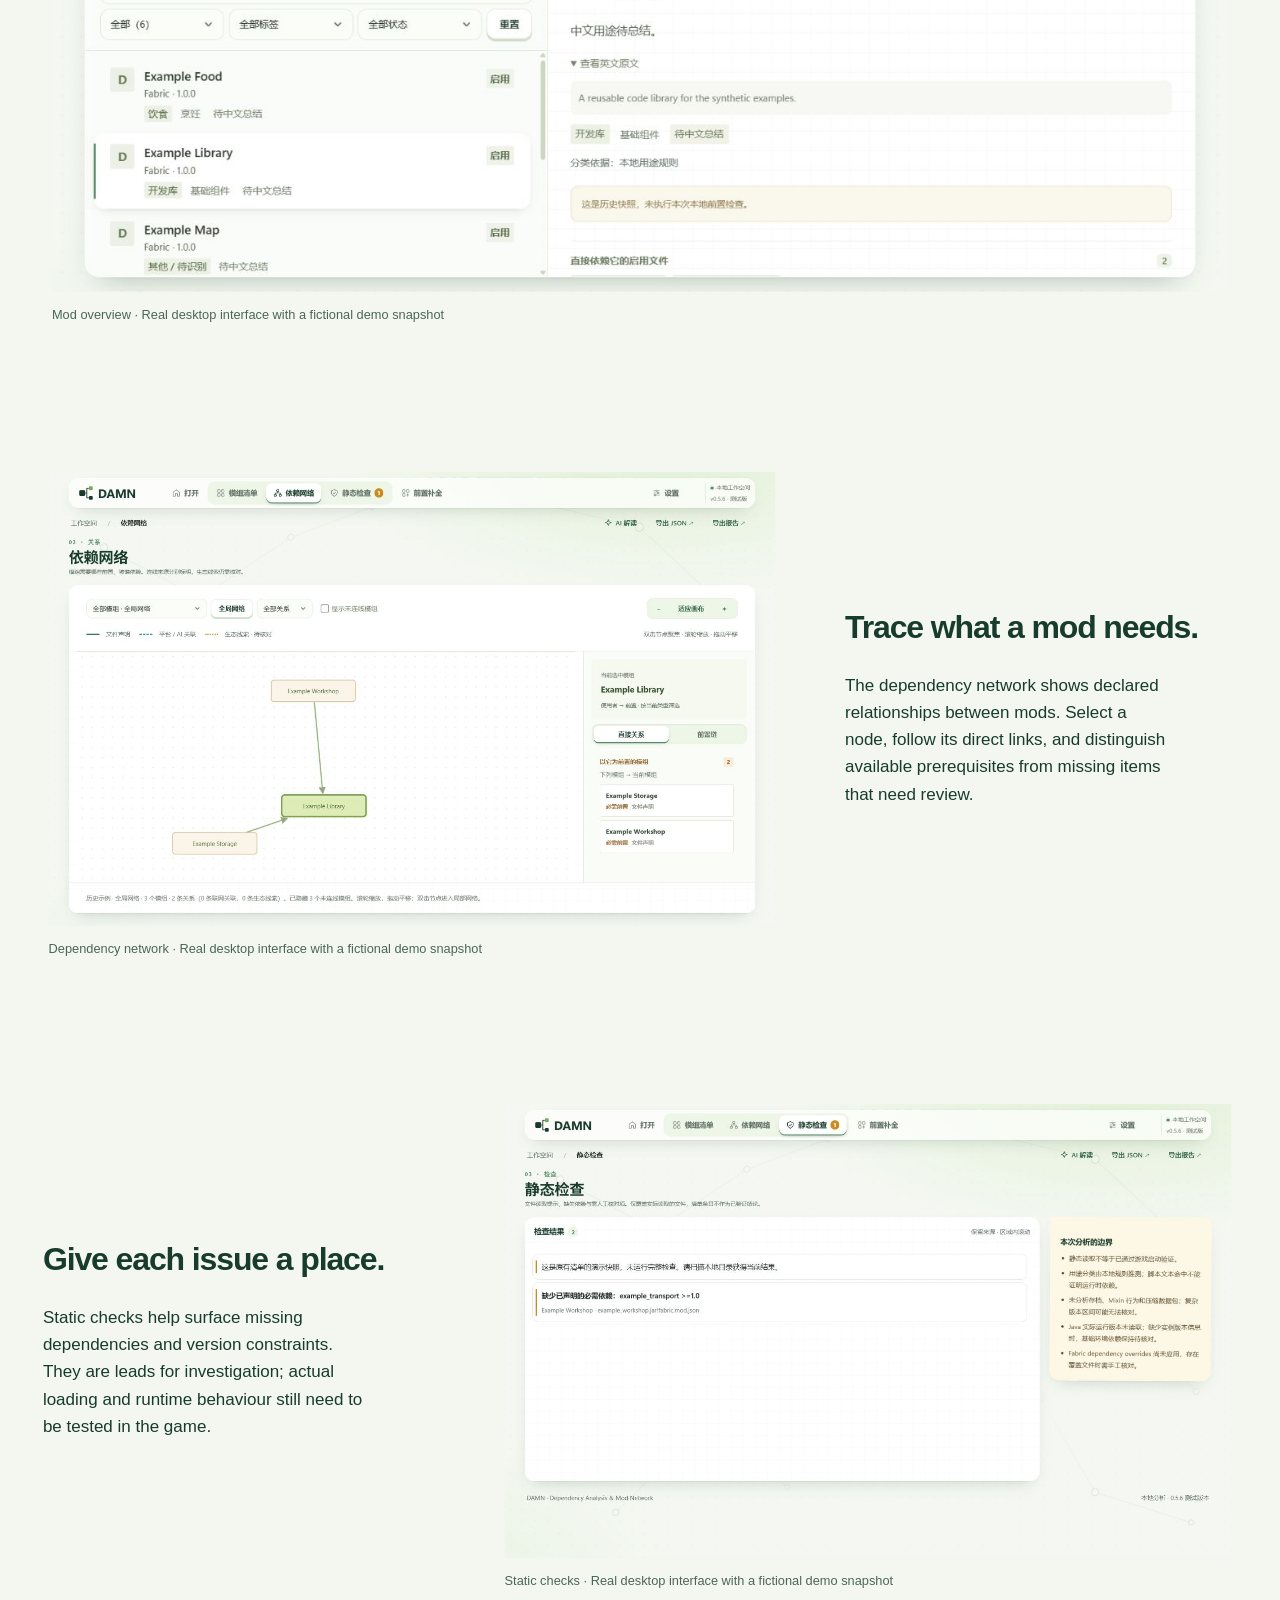
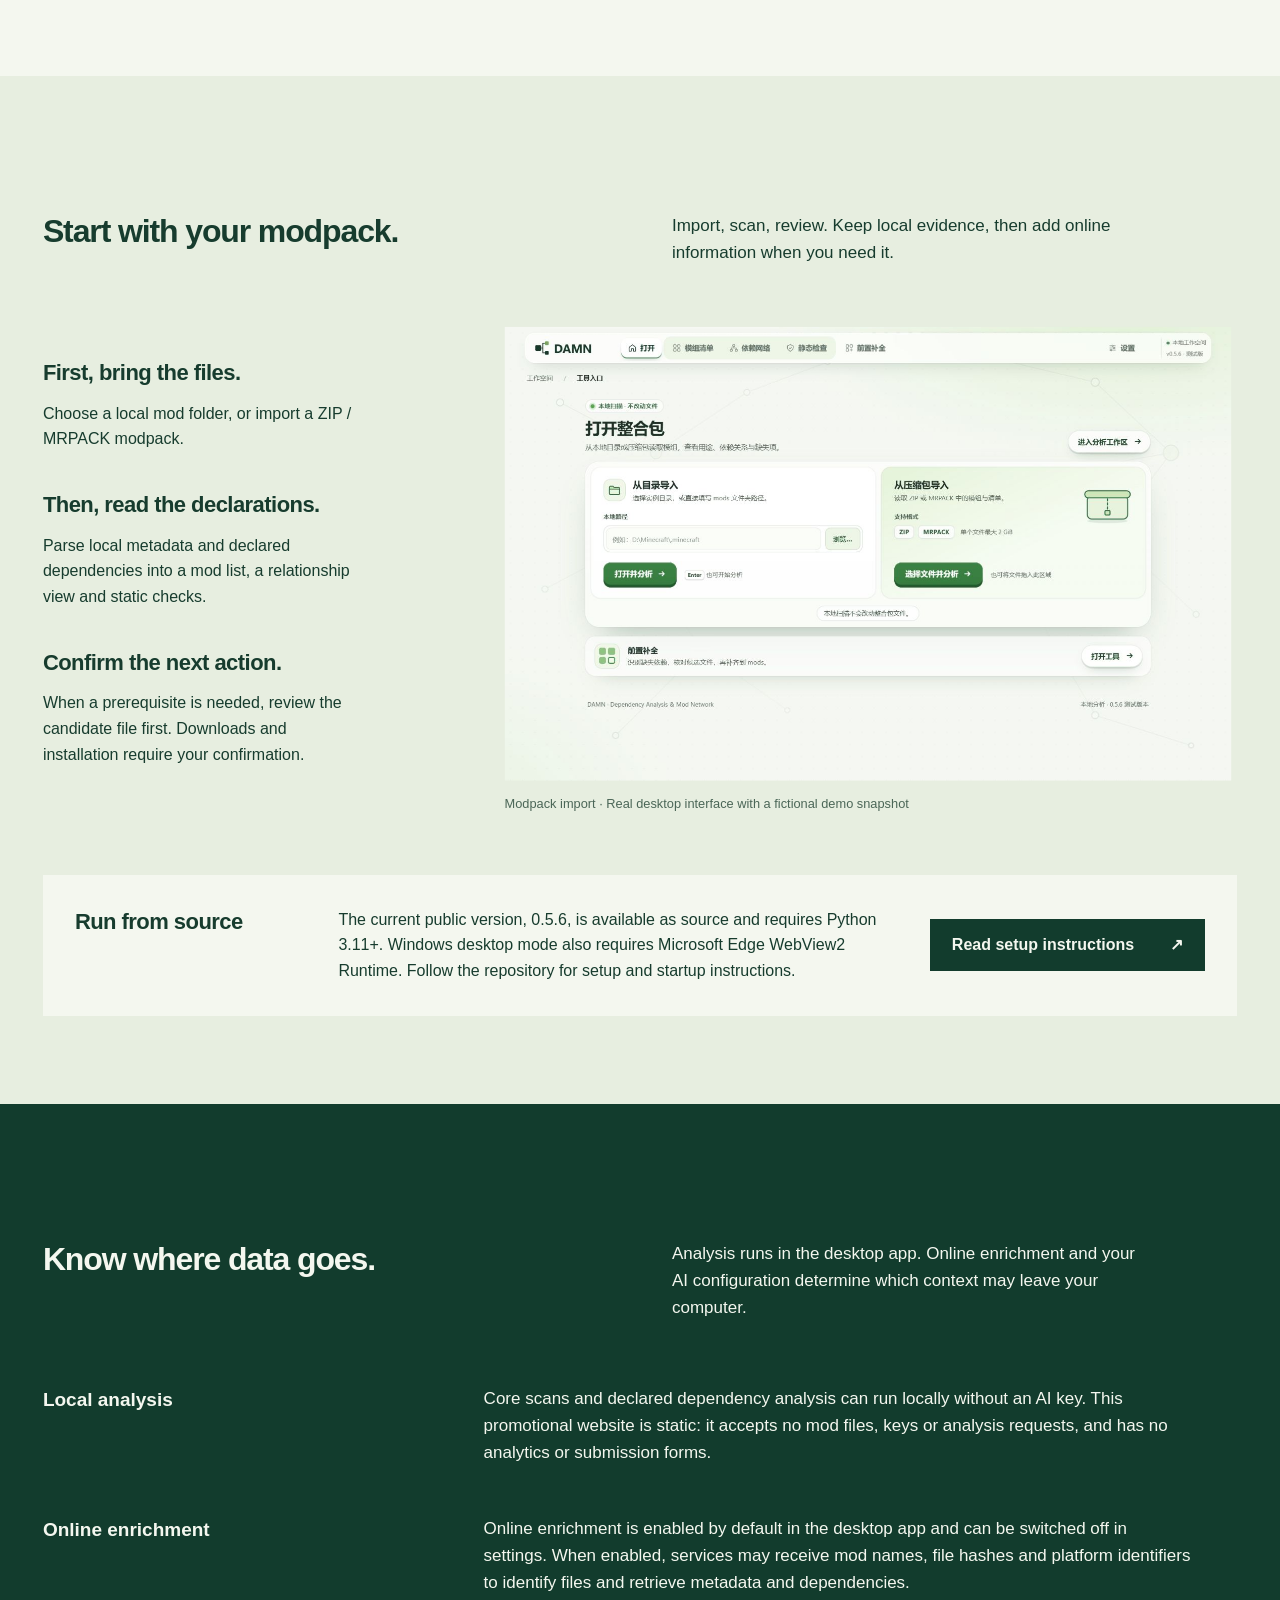
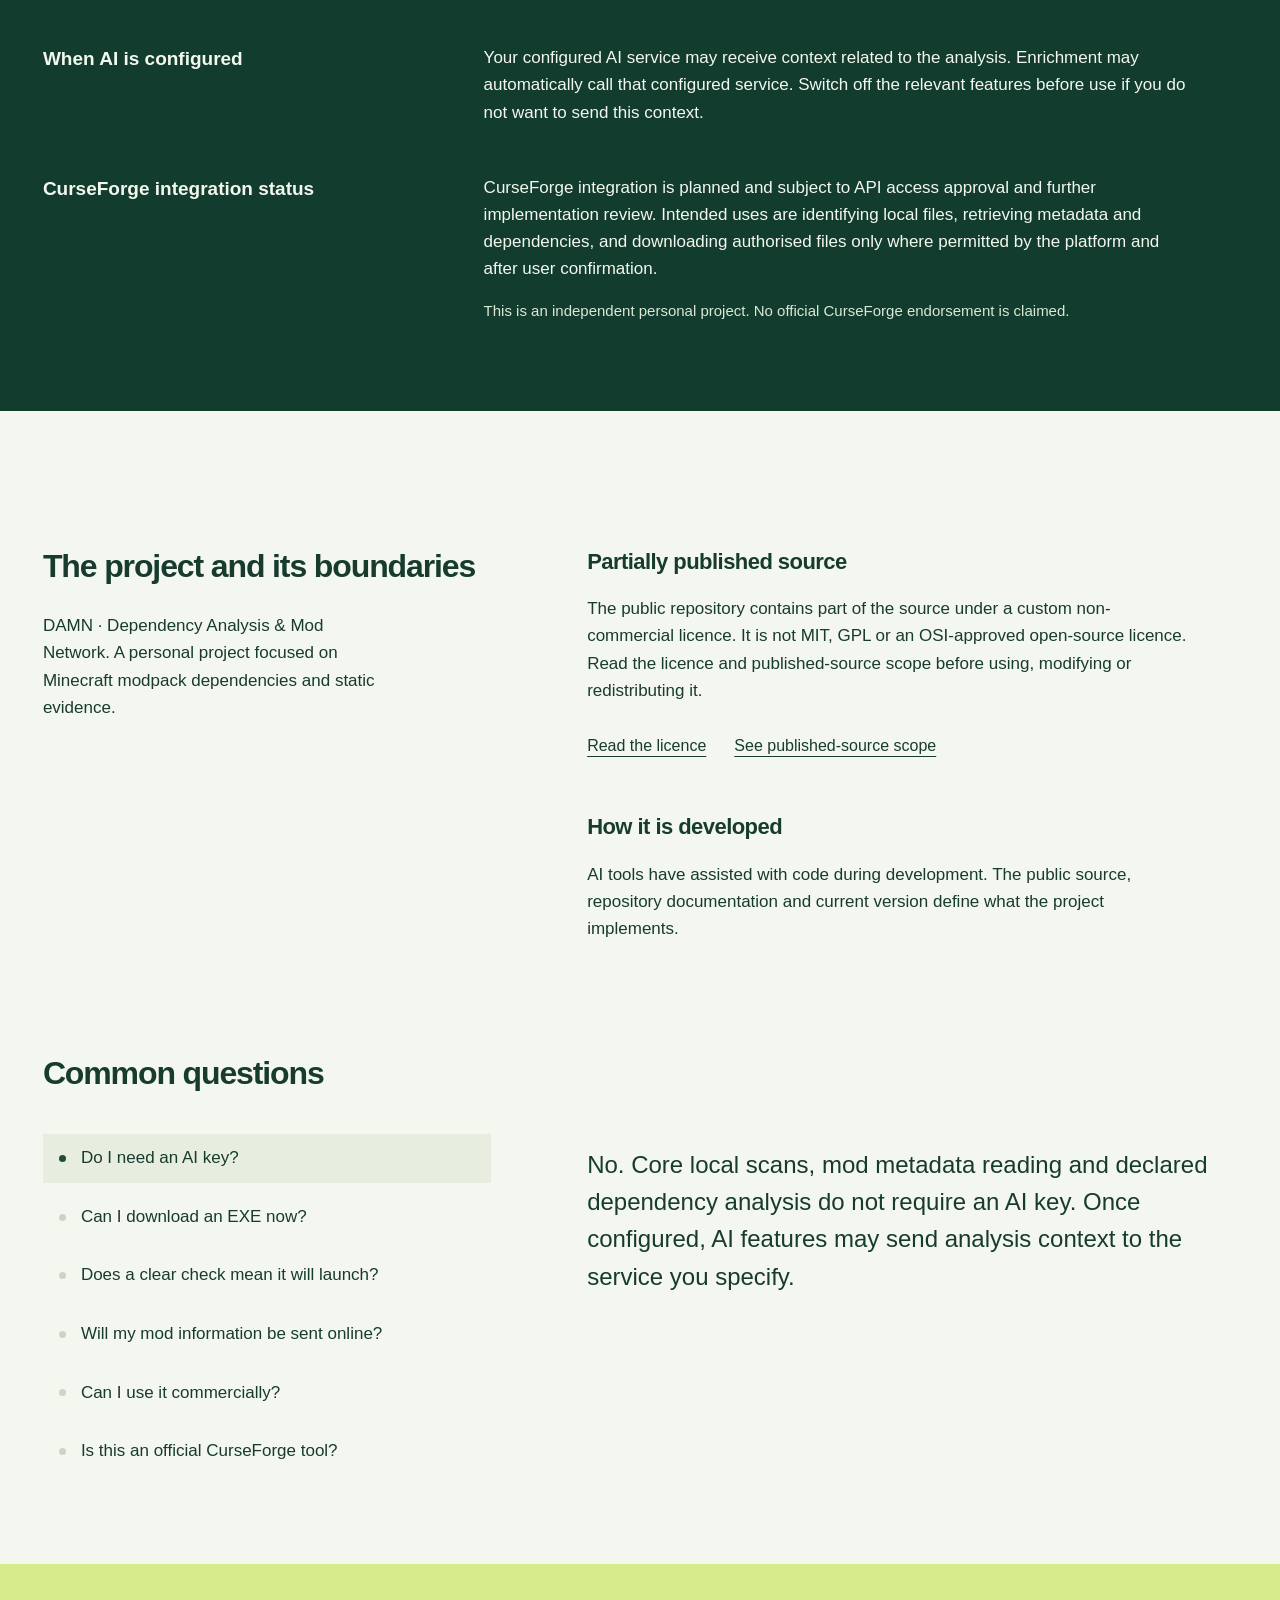
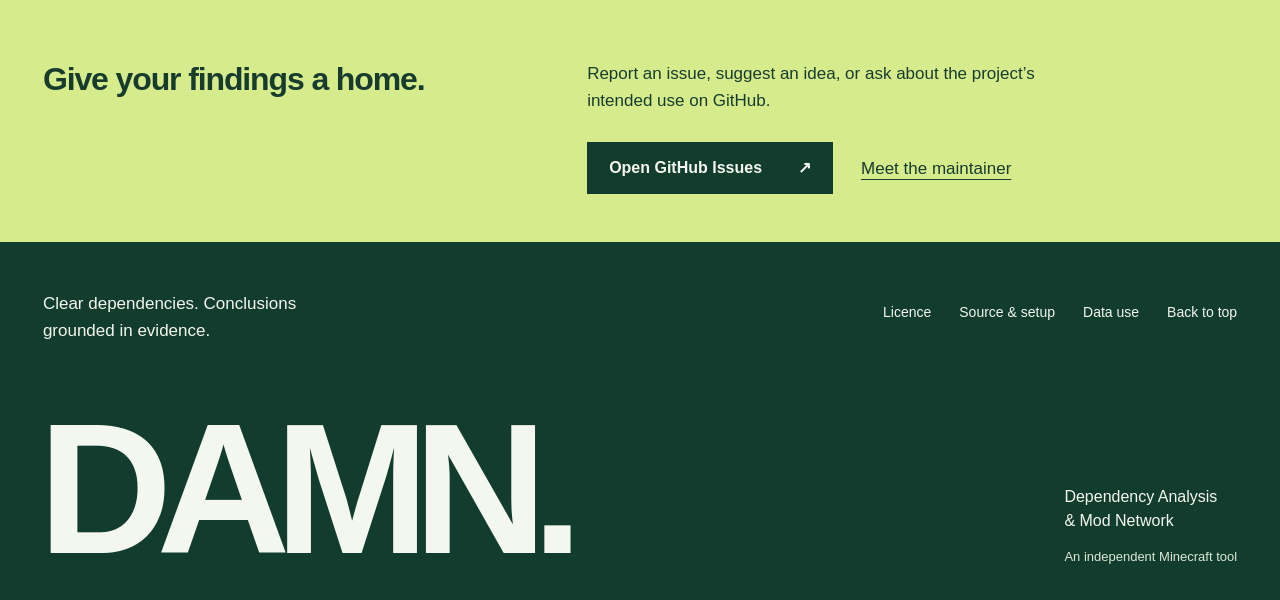
==== commit f59b6fba: "修复官网悬停与动效，优化手机布局" ====
--- a/docs/en.html
+++ b/docs/en.html
@@ -19,8 +19,8 @@
 <link rel="alternate" hreflang="x-default" href="https://lingxi-uwu.github.io/DAMN/en.html">
 <link rel="icon" href="favicon.svg" type="image/svg+xml">
 <script>(function(){try{var q=new URLSearchParams(location.search).get('lang');var explicit=q==='en'||q==='zh'?q:null;var pathEnglish=/\/en\.html$/i.test(location.pathname);var saved=null;try{saved=localStorage.getItem('damn-site-language')}catch(e){}var preferred=null;var langs=navigator.languages&&navigator.languages.length?navigator.languages:[navigator.language||''];for(var i=0;i<langs.length;i++){if(/^zh(?:-|$)/i.test(langs[i])){preferred='zh';break}if(/^en(?:-|$)/i.test(langs[i])){preferred='en';break}}var selected=explicit||(pathEnglish?'en':(saved==='zh'||saved==='en'?saved:preferred||'en'));var current=document.documentElement.lang.indexOf('en')===0?'en':'zh';if(selected!==current){var next=new URL(selected==='en'?'en.html':'index.html',location.href);next.search=location.search;next.hash=location.hash;location.replace(next.href)}}catch(e){}})();</script>
-<link rel="stylesheet" href="site.css">
-<script src="site.js" defer></script>
+<link rel="stylesheet" href="site.css?v=20261025-2">
+<script src="site.js?v=20261025-2" defer></script>
 </head>
 <body id="top">
 <a class="skip-link" href="#main" data-i18n="skip">Skip to content</a>
@@ -39,8 +39,8 @@
 <div class="hero-copy">
 <h1 data-i18n="heroTitle" id="hero-title" data-reveal>Mods, made clear.</h1>
 <p data-i18n="heroCopy" class="hero-description" data-reveal>DAMN is a desktop tool for static Minecraft modpack analysis. Scan local mods, trace declared dependencies, and see what needs a closer look.</p>
-<a class="button button-lime" href="https://github.com/Lingxi-UwU/DAMN" data-reveal><span data-i18n="source">View source</span><span aria-hidden="true">↗</span></a>
-<p data-i18n="heroNote" class="hero-note" data-reveal>Public version 0.5.6 · Run from source with Python 3.11+</p>
+<div class="hero-action-row"><a class="button button-lime" href="https://github.com/Lingxi-UwU/DAMN" data-reveal><span data-i18n="source">View source</span><span aria-hidden="true">↗</span></a>
+<p data-i18n="heroNote" class="hero-note" data-reveal>Public version 0.5.6 · Run from source with Python 3.11+</p></div>
 <a class="text-link hero-explore" href="#product" data-reveal><span data-i18n="heroExplore">See how it works</span><span aria-hidden="true">↓</span></a>
 </div>
 <figure class="demo-figure" data-reveal>
@@ -63,9 +63,12 @@
 </div>
 <section class="product-section section frame" id="product" aria-labelledby="product-title">
 <div class="section-intro"><div><h2 data-i18n="productTitle" id="product-title" data-reveal>Read the pack through its evidence.</h2><p data-i18n="productCopy" data-reveal>Inspect the same pack from different angles. Start with local evidence, then consider enriched information, keeping the source of each finding in view.</p></div><p data-i18n="overviewText" class="intro-aside" data-reveal>Keep files and metadata together, so you know what you are analysing.</p></div>
-<figure class="product-figure overview-figure" data-reveal><a class="capture-link" href="assets/overview.webp" target="_blank" rel="noopener" aria-label="Real DAMN desktop interface in Chinese showing a fictional mod list, versions and scan results" data-i18n-aria-label="overviewAlt"><img src="assets/overview.webp" alt="Real DAMN desktop interface in Chinese showing a fictional mod list, versions and scan results" data-i18n-alt="overviewAlt" width="1440" height="900" loading="lazy" decoding="async"></a><figcaption data-i18n="overviewCaption" >Mod overview · Real desktop interface with a fictional demo snapshot</figcaption></figure>
-<div class="network-story story-row"><figure class="product-figure " data-reveal><a class="capture-link" href="assets/network.webp" target="_blank" rel="noopener" aria-label="Real DAMN dependency network in the Chinese desktop interface, showing relationships among fictional example mods" data-i18n-aria-label="networkAlt"><img src="assets/network.webp" alt="Real DAMN dependency network in the Chinese desktop interface, showing relationships among fictional example mods" data-i18n-alt="networkAlt" width="1440" height="900" loading="lazy" decoding="async"></a><figcaption data-i18n="networkCaption" >Dependency network · Real desktop interface with a fictional demo snapshot</figcaption></figure><div class="story-copy"><h2 data-i18n="networkTitle" data-reveal>Trace what a mod needs.</h2><p data-i18n="networkCopy" data-reveal>The dependency network shows declared relationships between mods. Select a node, follow its direct links, and distinguish available prerequisites from missing items that need review.</p></div></div>
-<div class="checks-story story-row"><div class="story-copy"><h2 data-i18n="checksTitle" data-reveal>Give each issue a place.</h2><p data-i18n="checksCopy" data-reveal>Static checks help surface missing dependencies and version constraints. They are leads for investigation; actual loading and runtime behaviour still need to be tested in the game.</p></div><figure class="product-figure " data-reveal><a class="capture-link" href="assets/checks.webp" target="_blank" rel="noopener" aria-label="Real DAMN static checks in the Chinese desktop interface, listing issues from fictional demo data" data-i18n-aria-label="checksAlt"><img src="assets/checks.webp" alt="Real DAMN static checks in the Chinese desktop interface, listing issues from fictional demo data" data-i18n-alt="checksAlt" width="1440" height="900" loading="lazy" decoding="async"></a><figcaption data-i18n="checksCaption" >Static checks · Real desktop interface with a fictional demo snapshot</figcaption></figure></div>
+<p class="gallery-cue" id="gallery-hint"><span data-i18n="galleryHint">Swipe for three views. Tap any image to enlarge.</span><span aria-hidden="true">↔</span></p>
+<div class="product-gallery" role="region" tabindex="0" aria-label="Product views: mod overview, dependency network and static checks" data-i18n-aria-label="galleryLabel" aria-describedby="gallery-hint">
+<div class="gallery-panel gallery-overview"><figure class="product-figure overview-figure" data-reveal><a class="capture-link" href="assets/overview.webp" target="_blank" rel="noopener" aria-label="Real DAMN desktop interface in Chinese showing a fictional mod list, versions and scan results" data-i18n-aria-label="overviewAlt"><img src="assets/overview.webp" alt="Real DAMN desktop interface in Chinese showing a fictional mod list, versions and scan results" data-i18n-alt="overviewAlt" width="1440" height="900" loading="lazy" decoding="async"></a><figcaption data-i18n="overviewCaption" >Mod overview · Real desktop interface with a fictional demo snapshot</figcaption></figure><div class="story-copy gallery-overview-copy"><h3 data-i18n="galleryOverviewTitle">Mod overview</h3><p data-i18n="overviewText">Keep files and metadata together, so you know what you are analysing.</p></div></div>
+<div class="network-story story-row gallery-panel"><figure class="product-figure " data-reveal><a class="capture-link" href="assets/network.webp" target="_blank" rel="noopener" aria-label="Real DAMN dependency network in the Chinese desktop interface, showing relationships among fictional example mods" data-i18n-aria-label="networkAlt"><img src="assets/network.webp" alt="Real DAMN dependency network in the Chinese desktop interface, showing relationships among fictional example mods" data-i18n-alt="networkAlt" width="1440" height="900" loading="lazy" decoding="async"></a><figcaption data-i18n="networkCaption" >Dependency network · Real desktop interface with a fictional demo snapshot</figcaption></figure><div class="story-copy"><h2 data-i18n="networkTitle" data-reveal>Trace what a mod needs.</h2><p data-i18n="networkCopy" data-reveal>The dependency network shows declared relationships between mods. Select a node, follow its direct links, and distinguish available prerequisites from missing items that need review.</p></div></div>
+<div class="checks-story story-row gallery-panel"><div class="story-copy"><h2 data-i18n="checksTitle" data-reveal>Give each issue a place.</h2><p data-i18n="checksCopy" data-reveal>Static checks help surface missing dependencies and version constraints. They are leads for investigation; actual loading and runtime behaviour still need to be tested in the game.</p></div><figure class="product-figure " data-reveal><a class="capture-link" href="assets/checks.webp" target="_blank" rel="noopener" aria-label="Real DAMN static checks in the Chinese desktop interface, listing issues from fictional demo data" data-i18n-aria-label="checksAlt"><img src="assets/checks.webp" alt="Real DAMN static checks in the Chinese desktop interface, listing issues from fictional demo data" data-i18n-alt="checksAlt" width="1440" height="900" loading="lazy" decoding="async"></a><figcaption data-i18n="checksCaption" >Static checks · Real desktop interface with a fictional demo snapshot</figcaption></figure></div>
+</div>
 </section>
 <section class="workflow-field" id="get-started" aria-labelledby="workflow-title"><div class="section frame">
 <div class="workflow-heading"><h2 data-i18n="workflowTitle" id="workflow-title" data-reveal>Start with your modpack.</h2><p data-i18n="workflowIntro" data-reveal>Import, scan, review. Keep local evidence, then add online information when you need it.</p></div>
--- a/docs/site.css
+++ b/docs/site.css
@@ -296,20 +296,114 @@
 .brand-break { display: inline; }
 .hero-description { font-size: 18px; }
 /* Offscreen preparation never reduces reading text opacity. */
-.is-reveal-prepared { transform: translateY(16px); transition: none !important; }
-.is-reveal-prepared.is-reveal-from-above { transform: translateY(-16px); }
-.is-revealing { transform: translateY(0); transition: transform 600ms var(--ease); }
+.is-reveal-prepared { transform: translateY(24px); transition: none !important; }
+.is-reveal-prepared.is-reveal-from-above { transform: translateY(-24px); }
+.product-figure.is-reveal-prepared, .demo-figure.is-reveal-prepared { transform: translateY(32px) scale(.985); }
+.product-figure.is-reveal-prepared.is-reveal-from-above, .demo-figure.is-reveal-prepared.is-reveal-from-above { transform: translateY(-32px) scale(.985); }
+.is-revealing { transform: translateY(0) scale(1); transition: transform 600ms var(--ease); }
 .is-reveal-instant { transform: none !important; opacity: 1 !important; transition: none !important; }
 @media (hover: hover) and (pointer: fine) {
   a:hover { opacity: .8; }
   .button:hover { transform: translateY(-2px); opacity: 1; }
-  .source-node:hover { transform: translateY(-2px); background: var(--wash); }
+  .source-node:hover { transform: translateY(-2px); }
+  .source-node:not(.is-selected):hover { background: var(--wash); color: var(--ink); }
+  .source-node.is-selected:hover { background: var(--forest); color: var(--paper); border-color: var(--forest); }
+  .source-node.is-selected:hover small { color: var(--light-ink); }
+  .button:hover > span[aria-hidden] { transform: translate(2px, -2px); }
   .capture-link:hover { opacity: 1; }
   .capture-link:hover img { transform: scale(1.015); }
 }
+.button > span[aria-hidden] { transition: transform 180ms var(--ease); }
+.button:active, .source-node:active { transform: translateY(1px) scale(.97); }
+.edge, .node-missing { transition: opacity 180ms var(--ease); }
 @media(max-width:600px) { .brand-break { display: block; } .brand { gap: 4px; } .hero-description { font-size: 18px; } }
+
+/* Neutral wrappers retain the desktop composition. Phones get their own reading rhythm. */
+.hero-action-row, .product-gallery, .gallery-overview { display: contents; }
+.gallery-cue, .gallery-overview-copy { display: none; }
+@media (max-width: 600px) {
+  :root { --gutter: clamp(22px, 6.15vw, 26px); }
+  body { line-height: 1.7; }
+  .site-header { padding-block: 20px 4px; gap: 12px 18px; }
+  .main-nav { gap: 12px; }
+  .main-nav a { font-size: 14px; }
+  .hero { padding-block: 36px 54px; gap: 38px; }
+  .hero-copy h1 { font-size: 36px; }
+  .hero-description { margin-top: 26px; line-height: 1.7; }
+  .hero-action-row { display: grid; grid-template-columns: auto minmax(0, 1fr); gap: 18px; align-items: center; margin-top: 28px; }
+  .hero-action-row .button { grid-column: 1; grid-row: 1; margin-top: 0; min-height: 54px; gap: 20px; padding-inline: 18px; font-size: 15px; }
+  .hero-action-row .hero-note { grid-column: 2; grid-row: 1; margin: 0; font-size: 13px; line-height: 1.65; }
+  .hero-explore { margin-top: 14px; }
+  .demo-figure { width: calc(100% + 8px); margin-inline: -4px; }
+  .dependency-demo { padding: 22px 16px; }
+  .demo-toolbar { gap: 10px; }
+  .demo-hint { margin-top: 14px; }
+  .dependency-graph { grid-template-columns: 46% 46%; height: 248px; margin-top: 22px; }
+  .mod-node { min-height: 70px; padding: 10px 6px; overflow-wrap: normal; }
+  .source-node > span, .source-node small { white-space: nowrap; }
+  .mod-node small { line-height: 1.45; }
+  .demo-detail { display: grid; grid-template-columns: minmax(0, 1fr) auto; gap: 6px 10px; padding: 16px; min-height: 0; margin-top: 20px; }
+  .demo-detail .detail-label { grid-column: 1; align-self: center; }
+  .demo-detail strong { grid-column: 2; grid-row: 1; font-size: 14px; margin-top: 0; }
+  .demo-detail p { grid-column: 1 / -1; margin-top: 4px; line-height: 1.7; }
+  .demo-detail .evidence { grid-column: 1 / -1; margin-top: 4px; line-height: 1.6; }
+  .demo-limit { margin-top: 18px; line-height: 1.65; }
+  .demo-figure figcaption { padding-inline: 4px; line-height: 1.7; margin-top: 16px; }
+  .section { padding-block: 82px; }
+  .section-intro { margin-bottom: 28px; }
+  .section-intro > div > p { margin-top: 24px; }
+  .section-intro .intro-aside { display: none; }
+  .gallery-cue { display: flex; justify-content: space-between; align-items: center; gap: 18px; margin-bottom: 22px; font-size: 14px; line-height: 1.6; }
+  .gallery-cue > span:first-child { max-width: 33ch; }
+  .gallery-cue > span[aria-hidden] { flex: 0 0 auto; font-size: 25px; line-height: 1; }
+  .product-gallery { display: grid; grid-auto-flow: column; grid-auto-columns: calc(100vw - var(--gutter) * 2 - 14px); align-items: start; gap: 18px; width: calc(100% + var(--gutter)); padding: 0 calc(var(--gutter) + 14px) 18px 0; overflow-x: auto; overflow-y: hidden; scroll-snap-type: x proximity; scroll-padding-inline: 0; overscroll-behavior-inline: contain; scrollbar-width: thin; scrollbar-color: var(--forest-raised) var(--wash); }
+  .product-gallery:focus-visible { outline-offset: -3px; }
+  .product-gallery::-webkit-scrollbar { height: 5px; }
+  .product-gallery::-webkit-scrollbar-track { background: var(--wash); }
+  .product-gallery::-webkit-scrollbar-thumb { background: var(--forest-raised); }
+  .product-gallery .gallery-panel { display: flex; flex-direction: column; gap: 0; width: 100%; margin: 0; min-width: 0; scroll-snap-align: start; }
+  .product-gallery .product-figure { order: 0; width: 100%; margin: 0; }
+  .product-gallery .story-copy { display: block; order: 1; margin-top: 22px; }
+  .product-gallery .story-copy h2, .product-gallery .story-copy h3 { font-size: 24px; line-height: 1.3; }
+  .product-gallery .story-copy p { margin-top: 14px; max-width: none; font-size: 16px; line-height: 1.7; }
+  .product-gallery figcaption { font-size: 13px; line-height: 1.65; }
+  .product-gallery .is-reveal-prepared, .product-gallery .is-revealing { transform: none !important; transition: none !important; }
+  .workflow-heading { margin-bottom: 40px; }
+  .workflow-heading p { margin-top: 24px; }
+  .exchange-list { gap: 34px; }
+  .exchange h3 { font-size: 20px; }
+  .exchange p { margin-top: 14px; line-height: 1.75; }
+  .workflow-content { gap: 36px; }
+  .run-source { display: grid; grid-template-columns: minmax(0, 1fr) auto; gap: 20px 16px; margin-top: 40px; padding: 26px 22px; }
+  .run-source h3 { grid-column: 1 / -1; }
+  .run-source p { grid-column: 1 / -1; margin: 0; line-height: 1.75; }
+  .run-source .button { grid-column: 1 / -1; justify-self: start; margin-top: 2px; }
+  .data-heading p { margin-top: 26px; }
+  .data-exchanges { margin-top: 44px; gap: 42px; }
+  .data-exchanges dd { margin-top: 16px; line-height: 1.75; }
+  .data-note { line-height: 1.7; }
+  .about-heading > p { margin-top: 26px; }
+  .about-letter { margin-top: 42px; gap: 38px; }
+  .about-letter p { line-height: 1.75; }
+  .faq-section { padding-top: 0; }
+  .faq-layout { margin-top: 32px; }
+  .faq-index { display: grid; grid-template-columns: repeat(2, minmax(0, 1fr)); gap: 8px 12px; }
+  .faq-index a { min-height: 78px; align-items: flex-start; gap: 10px; padding: 12px 10px; font-size: 15px; line-height: 1.55; }
+  .faq-index a::before { margin-top: 8px; width: 6px; height: 6px; }
+  .faq-answers { margin-top: 30px; }
+  .faq-layout.is-enhanced .faq-answers { padding: 24px 22px; background: var(--wash); }
+  .faq-layout.is-enhanced .faq-answers article p { font-size: 18px; line-height: 1.7; }
+  .contact-section { padding-block: 60px; }
+  .contact-section > div > p { margin-top: 26px; line-height: 1.75; }
+  .contact-actions { flex-direction: row; align-items: center; flex-wrap: wrap; gap: 14px 22px; }
+  .contact-actions .button { gap: 24px; padding-inline: 18px; }
+  .footer-top nav { display: grid; grid-template-columns: 1fr 1fr; gap: 4px 22px; margin-top: 26px; }
+  .footer-top nav a { font-size: 15px; }
+  .footer-bottom { margin-top: 44px; }
+}
 
 @media (prefers-reduced-motion: reduce) {
   html { scroll-behavior: auto; }
+  a:active, button:active, .button:active, .source-node:active, .button:hover, .source-node:hover, .button > span[aria-hidden], .button:hover > span[aria-hidden], .capture-link:hover img { transform: none; }
   *, *::before, *::after { animation: none !important; transition: none !important; }
 }
